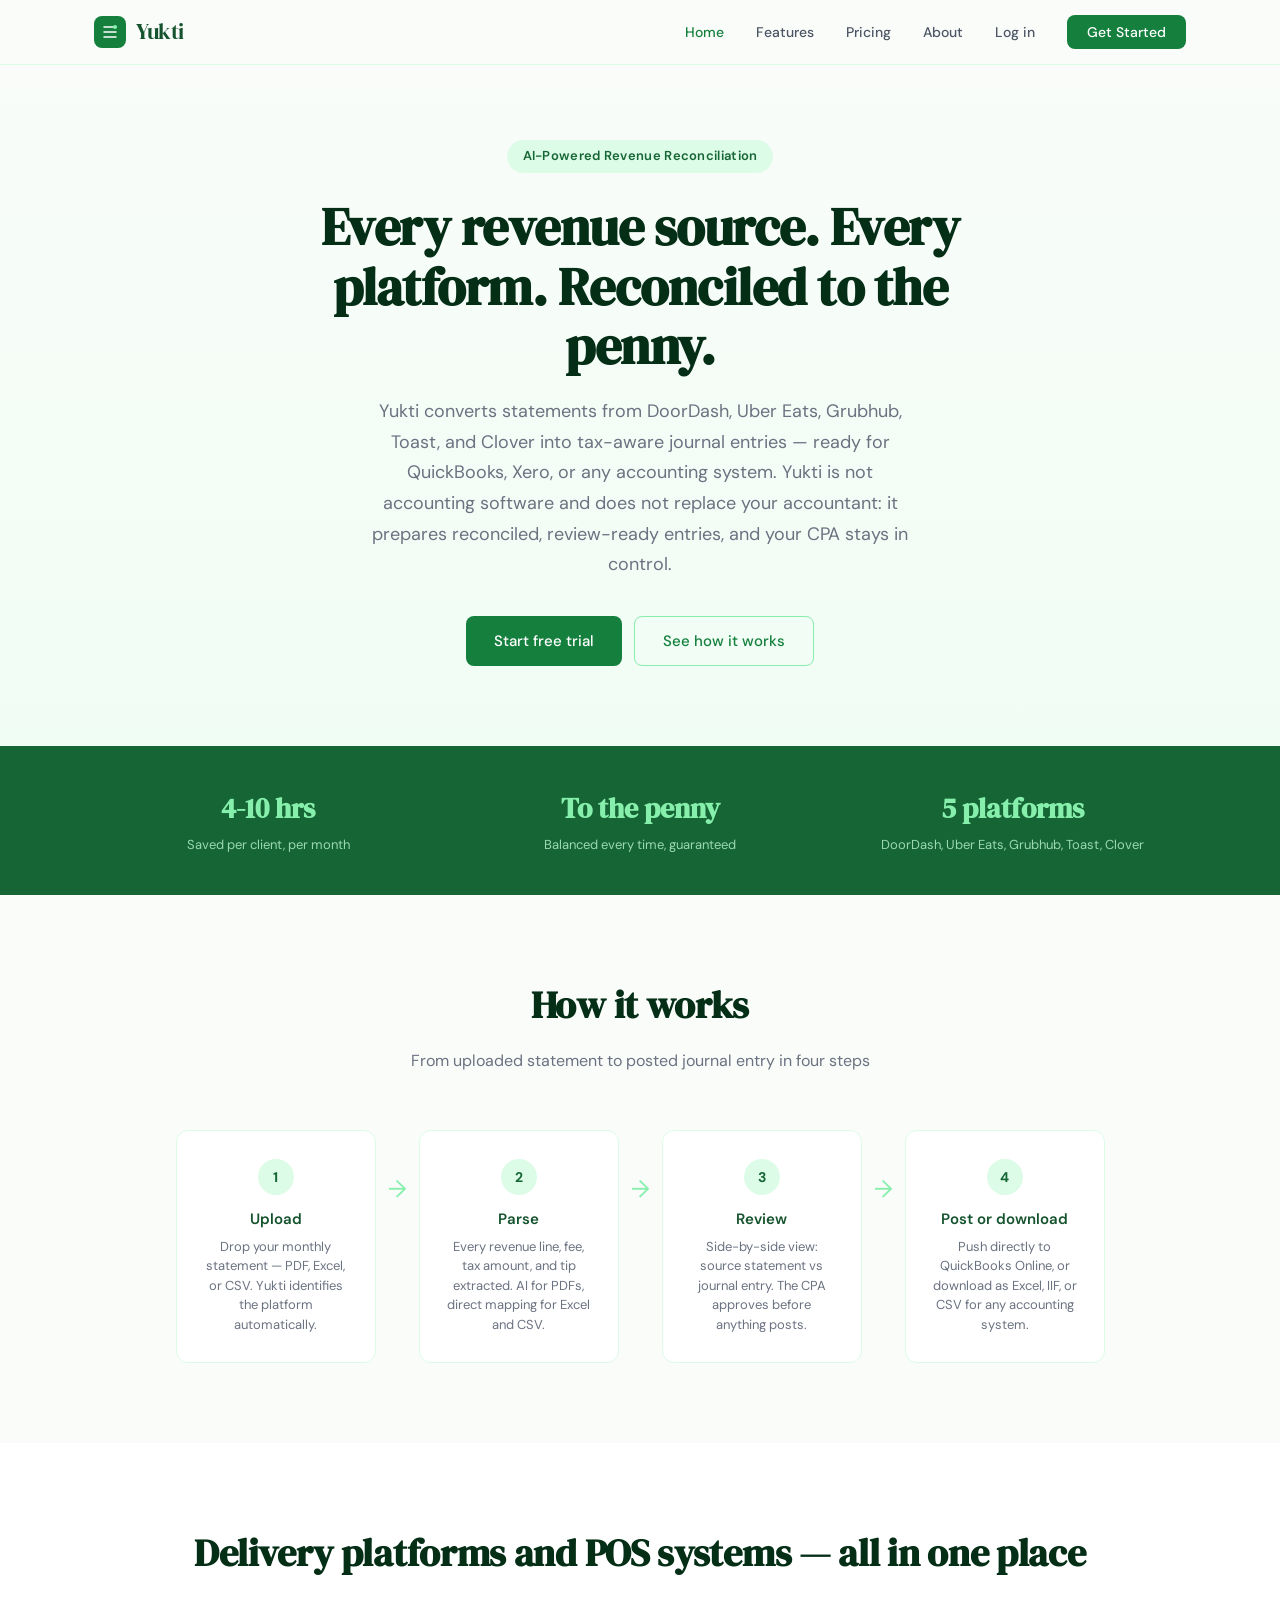
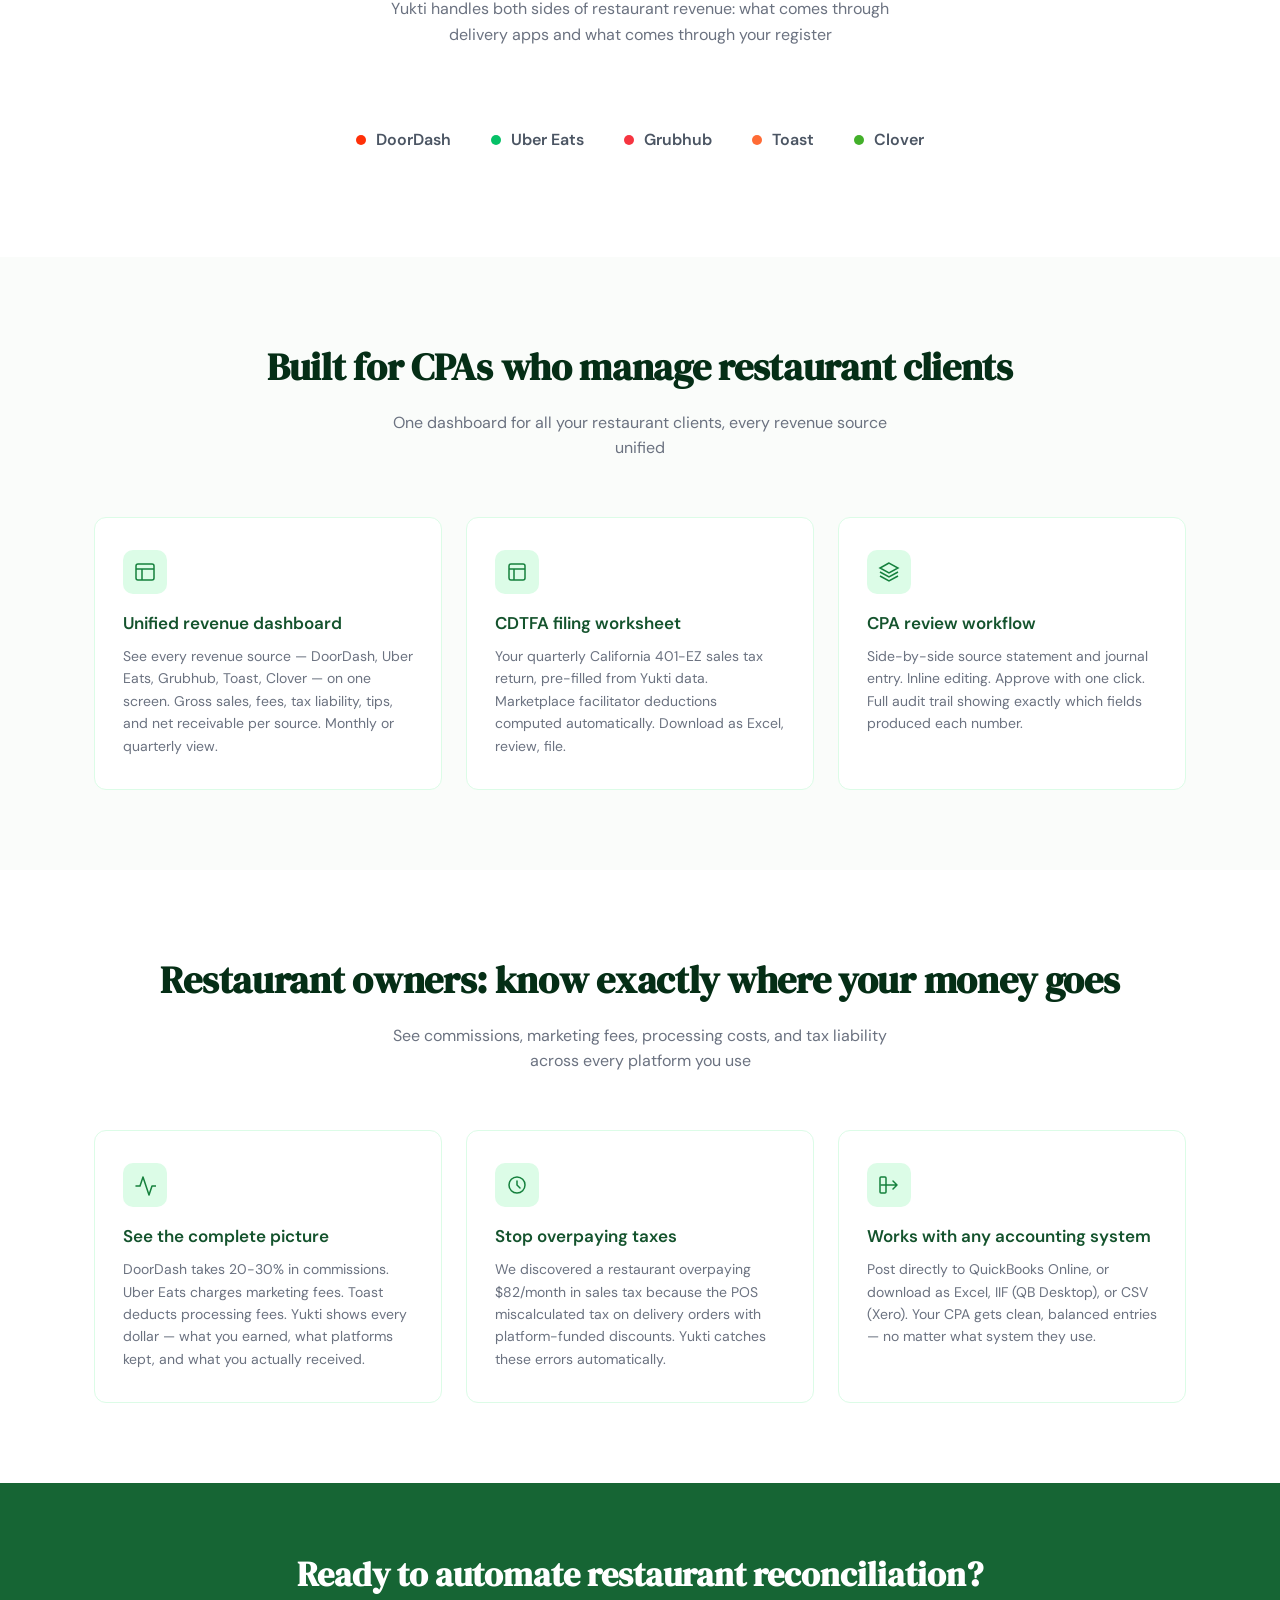
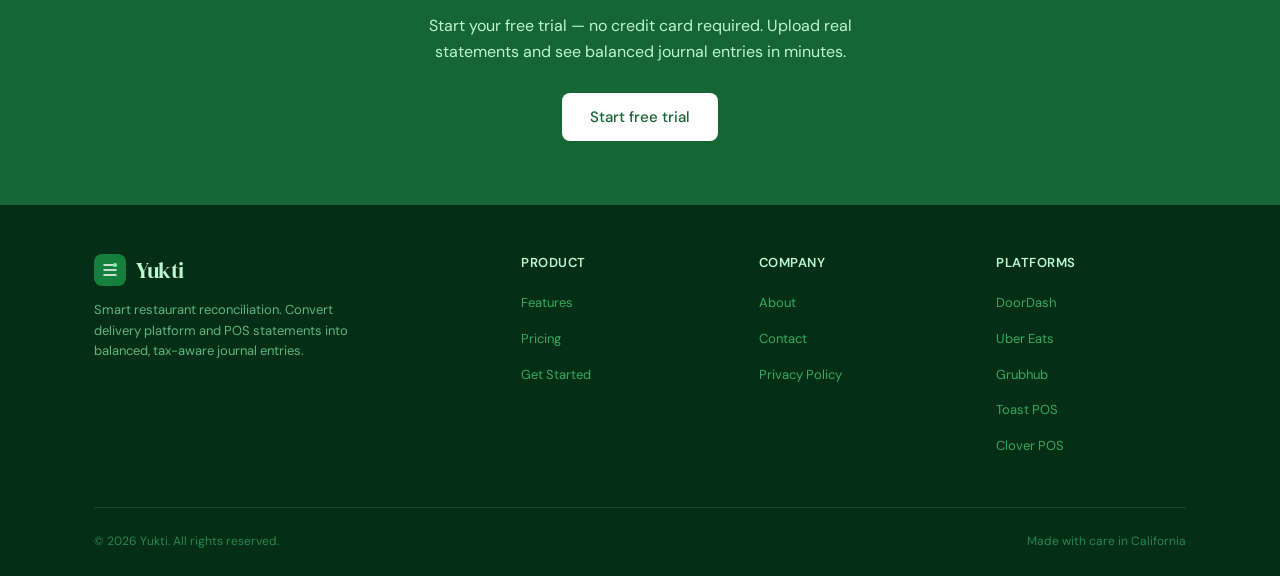
==== index.html @ 5114b562 "Positioning: reconciliation not bookkeeping; SEO/AEO pass Business Owner correction: Yukti reconcile" ====
<!DOCTYPE html>
<html lang="en">
<head>
  <meta charset="UTF-8">
  <meta name="viewport" content="width=device-width, initial-scale=1.0">
  <title>Yukti — Smart Restaurant Revenue Reconciliation for CPAs &amp; Restaurant Owners</title>
  <meta name="description" content="Yukti converts DoorDash, Uber Eats, Grubhub, Toast, and Clover statements into balanced, tax-aware journal entries. Built for CPAs managing restaurant clients and restaurant owners who want every revenue stream reconciled to the penny.">
  <meta name="keywords" content="restaurant revenue reconciliation, delivery platform reconciliation, DoorDash statement reconciliation, Uber Eats reconciliation, Grubhub reconciliation, Toast POS reconciliation, Clover POS reconciliation, restaurant journal entry automation, QuickBooks restaurant import, CDTFA sales tax worksheet, marketplace facilitator tax, CPA restaurant clients">
  <meta name="robots" content="index, follow">
  <link rel="canonical" href="https://www.goyukti.com/">

  <!-- Open Graph -->
  <meta property="og:type" content="website">
  <meta property="og:title" content="Yukti — Smart Restaurant Revenue Reconciliation">
  <meta property="og:description" content="Convert DoorDash, Uber Eats, Grubhub, Toast, and Clover statements into balanced journal entries. For CPAs and restaurant owners.">
  <meta property="og:url" content="https://www.goyukti.com/">
  <meta property="og:site_name" content="Yukti">
  <meta property="og:locale" content="en_US">

  <!-- Twitter Card -->
  <meta name="twitter:card" content="summary_large_image">
  <meta name="twitter:title" content="Yukti — Smart Restaurant Revenue Reconciliation">
  <meta name="twitter:description" content="Convert delivery platform and POS statements into balanced, tax-aware journal entries. Built for CPAs and restaurant owners.">

  <!-- Schema.org Organization -->
  <script type="application/ld+json">
  {
    "@context": "https://schema.org",
    "@type": "SoftwareApplication",
    "name": "Yukti",
    "applicationCategory": "FinanceApplication",
    "operatingSystem": "Web",
    "description": "AI-powered restaurant revenue reconciliation platform that converts delivery platform and POS statements from DoorDash, Uber Eats, Grubhub, Toast, and Clover into balanced, tax-aware journal entries compatible with QuickBooks, Xero, and other accounting systems.",
    "url": "https://www.goyukti.com",
    "offers": [
      {
        "@type": "Offer",
        "name": "Restaurant Owner Plan",
        "price": "99.00",
        "priceCurrency": "USD",
        "billingIncrement": "month",
        "description": "Up to 10 statements per month per restaurant. All platforms supported."
      },
      {
        "@type": "Offer",
        "name": "CPA Firm Plan",
        "price": "299.00",
        "priceCurrency": "USD",
        "billingIncrement": "month",
        "description": "Up to 5 restaurant clients included, plus $39 per additional restaurant."
      }
    ],
    "featureList": [
      "DoorDash statement parsing",
      "Uber Eats statement parsing",
      "Grubhub statement parsing",
      "Toast POS reconciliation",
      "Clover POS reconciliation",
      "QuickBooks Online direct posting",
      "Excel, IIF, and CSV journal entry downloads",
      "CDTFA 401-EZ sales tax filing worksheet",
      "Marketplace facilitator tax handling",
      "CPA multi-client dashboard"
    ],
    "provider": {
      "@type": "Organization",
      "name": "Yukti",
      "url": "https://www.goyukti.com",
      "address": {
        "@type": "PostalAddress",
        "addressLocality": "Anaheim",
        "addressRegion": "CA",
        "addressCountry": "US"
      }
    }
  }
  </script>

  <link rel="preconnect" href="https://fonts.googleapis.com">
  <link rel="preconnect" href="https://fonts.gstatic.com" crossorigin>
  <link href="https://fonts.googleapis.com/css2?family=DM+Sans:wght@400;500;600;700&family=DM+Serif+Display&display=swap" rel="stylesheet">
  <link rel="stylesheet" href="css/styles.css">
  <link rel="icon" href="data:image/svg+xml,<svg xmlns='http://www.w3.org/2000/svg' viewBox='0 0 32 32'><rect width='32' height='32' rx='6' fill='%2315803D'/><text x='16' y='22' text-anchor='middle' font-size='18' font-weight='bold' fill='white'>Y</text></svg>">
</head>
<body>

  <!-- Navigation -->
  <nav class="nav" role="navigation" aria-label="Main navigation">
    <div class="nav-inner">
      <a href="index.html" class="nav-logo" aria-label="Yukti home">
        <div class="nav-logo-icon">
          <svg width="18" height="18" viewBox="0 0 18 18" fill="none" aria-hidden="true"><path d="M3 4h12M3 9h12M3 14h12" stroke="#fff" stroke-width="1.5" stroke-linecap="round"/><circle cx="14" cy="4" r="2" fill="#86EFAC"/></svg>
        </div>
        <span class="nav-logo-text">Yukti</span>
      </a>
      <ul class="nav-links">
        <li><a href="index.html" class="active">Home</a></li>
        <li><a href="features.html">Features</a></li>
        <li><a href="pricing.html">Pricing</a></li>
        <li><a href="about.html">About</a></li>
        <li><a href="https://app.goyukti.com/login">Log in</a></li><li><a href="https://app.goyukti.com/register" class="nav-cta">Get Started</a></li>
      </ul>
      <button class="nav-mobile-toggle" onclick="document.querySelector('.nav-links').classList.toggle('show')" aria-label="Toggle menu">
        <svg width="24" height="24" viewBox="0 0 24 24" fill="none" stroke="currentColor" stroke-width="2" aria-hidden="true"><line x1="3" y1="6" x2="21" y2="6"/><line x1="3" y1="12" x2="21" y2="12"/><line x1="3" y1="18" x2="21" y2="18"/></svg>
      </button>
    </div>
  </nav>

  <!-- Hero -->
  <header class="hero">
    <div class="container">
      <div class="hero-badge">AI-Powered Revenue Reconciliation</div>
      <h1>Every revenue source. Every platform. Reconciled to the penny.</h1>
      <p>Yukti converts statements from DoorDash, Uber Eats, Grubhub, Toast, and Clover into tax-aware journal entries — ready for QuickBooks, Xero, or any accounting system. Yukti is not accounting software and does not replace your accountant: it prepares reconciled, review-ready entries, and your CPA stays in control.</p>
      <div class="hero-buttons">
        <a href="https://app.goyukti.com/register" class="btn-primary">Start free trial</a>
        <a href="features.html" class="btn-secondary">See how it works</a>
      </div>
    </div>
  </header>

  <!-- Stats Bar -->
  <section class="stats-bar" aria-label="Key benefits">
    <div class="container">
      <div class="stats-grid">
        <div class="stat-item">
          <h3>4-10 hrs</h3>
          <p>Saved per client, per month</p>
        </div>
        <div class="stat-item">
          <h3>To the penny</h3>
          <p>Balanced every time, guaranteed</p>
        </div>
        <div class="stat-item">
          <h3>5 platforms</h3>
          <p>DoorDash, Uber Eats, Grubhub, Toast, Clover</p>
        </div>
      </div>
    </div>
  </section>

  <!-- How It Works -->
  <section class="section" aria-labelledby="how-it-works">
    <div class="container">
      <div class="section-header">
        <h2 id="how-it-works">How it works</h2>
        <p>From uploaded statement to posted journal entry in four steps</p>
      </div>
      <div class="flow-steps">
        <div class="flow-step">
          <div class="flow-step-number">1</div>
          <h4>Upload</h4>
          <p>Drop your monthly statement — PDF, Excel, or CSV. Yukti identifies the platform automatically.</p>
        </div>
        <div class="flow-arrow" aria-hidden="true">→</div>
        <div class="flow-step">
          <div class="flow-step-number">2</div>
          <h4>Parse</h4>
          <p>Every revenue line, fee, tax amount, and tip extracted. AI for PDFs, direct mapping for Excel and CSV.</p>
        </div>
        <div class="flow-arrow" aria-hidden="true">→</div>
        <div class="flow-step">
          <div class="flow-step-number">3</div>
          <h4>Review</h4>
          <p>Side-by-side view: source statement vs journal entry. The CPA approves before anything posts.</p>
        </div>
        <div class="flow-arrow" aria-hidden="true">→</div>
        <div class="flow-step">
          <div class="flow-step-number">4</div>
          <h4>Post or download</h4>
          <p>Push directly to QuickBooks Online, or download as Excel, IIF, or CSV for any accounting system.</p>
        </div>
      </div>
    </div>
  </section>

  <!-- Platforms -->
  <section class="section section-alt" aria-labelledby="platforms">
    <div class="container">
      <div class="section-header">
        <h2 id="platforms">Delivery platforms and POS systems — all in one place</h2>
        <p>Yukti handles both sides of restaurant revenue: what comes through delivery apps and what comes through your register</p>
      </div>
      <div class="platforms">
        <div class="platform-item">
          <div class="platform-dot" style="background: #FF3008;"></div>
          DoorDash
        </div>
        <div class="platform-item">
          <div class="platform-dot" style="background: #06C167;"></div>
          Uber Eats
        </div>
        <div class="platform-item">
          <div class="platform-dot" style="background: #F63440;"></div>
          Grubhub
        </div>
        <div class="platform-item">
          <div class="platform-dot" style="background: #FF6B35;"></div>
          Toast
        </div>
        <div class="platform-item">
          <div class="platform-dot" style="background: #43B02A;"></div>
          Clover
        </div>
      </div>
    </div>
  </section>

  <!-- For CPAs -->
  <section class="section" aria-labelledby="for-cpas">
    <div class="container">
      <div class="section-header">
        <h2 id="for-cpas">Built for CPAs who manage restaurant clients</h2>
        <p>One dashboard for all your restaurant clients, every revenue source unified</p>
      </div>
      <div class="feature-grid">
        <div class="feature-card">
          <div class="feature-icon">
            <svg width="22" height="22" viewBox="0 0 22 22" fill="none" aria-hidden="true"><rect x="2" y="3" width="18" height="16" rx="2" stroke="#15803D" stroke-width="1.5"/><path d="M2 8h18" stroke="#15803D" stroke-width="1.5"/><path d="M8 8v11" stroke="#15803D" stroke-width="1.5"/></svg>
          </div>
          <h3>Unified revenue dashboard</h3>
          <p>See every revenue source — DoorDash, Uber Eats, Grubhub, Toast, Clover — on one screen. Gross sales, fees, tax liability, tips, and net receivable per source. Monthly or quarterly view.</p>
        </div>
        <div class="feature-card">
          <div class="feature-icon">
            <svg width="22" height="22" viewBox="0 0 22 22" fill="none" aria-hidden="true"><rect x="3" y="3" width="16" height="16" rx="2" stroke="#15803D" stroke-width="1.5"/><path d="M3 8h16M8 8v11" stroke="#15803D" stroke-width="1.5"/></svg>
          </div>
          <h3>CDTFA filing worksheet</h3>
          <p>Your quarterly California 401-EZ sales tax return, pre-filled from Yukti data. Marketplace facilitator deductions computed automatically. Download as Excel, review, file.</p>
        </div>
        <div class="feature-card">
          <div class="feature-icon">
            <svg width="22" height="22" viewBox="0 0 22 22" fill="none" aria-hidden="true"><path d="M11 2L2 7l9 5 9-5-9-5z" stroke="#15803D" stroke-width="1.5"/><path d="M2 15l9 5 9-5" stroke="#15803D" stroke-width="1.5"/><path d="M2 11l9 5 9-5" stroke="#15803D" stroke-width="1.5"/></svg>
          </div>
          <h3>CPA review workflow</h3>
          <p>Side-by-side source statement and journal entry. Inline editing. Approve with one click. Full audit trail showing exactly which fields produced each number.</p>
        </div>
      </div>
    </div>
  </section>

  <!-- For Restaurant Owners -->
  <section class="section section-alt" aria-labelledby="for-owners">
    <div class="container">
      <div class="section-header">
        <h2 id="for-owners">Restaurant owners: know exactly where your money goes</h2>
        <p>See commissions, marketing fees, processing costs, and tax liability across every platform you use</p>
      </div>
      <div class="feature-grid">
        <div class="feature-card">
          <div class="feature-icon">
            <svg width="22" height="22" viewBox="0 0 22 22" fill="none" aria-hidden="true"><path d="M22 12h-4l-3 9L9 3l-3 9H2" stroke="#15803D" stroke-width="1.5" stroke-linecap="round" stroke-linejoin="round"/></svg>
          </div>
          <h3>See the complete picture</h3>
          <p>DoorDash takes 20-30% in commissions. Uber Eats charges marketing fees. Toast deducts processing fees. Yukti shows every dollar — what you earned, what platforms kept, and what you actually received.</p>
        </div>
        <div class="feature-card">
          <div class="feature-icon">
            <svg width="22" height="22" viewBox="0 0 22 22" fill="none" aria-hidden="true"><circle cx="11" cy="11" r="8" stroke="#15803D" stroke-width="1.5"/><path d="M11 7v4l3 3" stroke="#15803D" stroke-width="1.5" stroke-linecap="round"/></svg>
          </div>
          <h3>Stop overpaying taxes</h3>
          <p>We discovered a restaurant overpaying $82/month in sales tax because the POS miscalculated tax on delivery orders with platform-funded discounts. Yukti catches these errors automatically.</p>
        </div>
        <div class="feature-card">
          <div class="feature-icon">
            <svg width="22" height="22" viewBox="0 0 22 22" fill="none" aria-hidden="true"><path d="M19 11H3M19 11l-4-4M19 11l-4 4" stroke="#15803D" stroke-width="1.5" stroke-linecap="round"/><rect x="2" y="3" width="6" height="16" rx="1" stroke="#15803D" stroke-width="1.5"/></svg>
          </div>
          <h3>Works with any accounting system</h3>
          <p>Post directly to QuickBooks Online, or download as Excel, IIF (QB Desktop), or CSV (Xero). Your CPA gets clean, balanced entries — no matter what system they use.</p>
        </div>
      </div>
    </div>
  </section>

  <!-- CTA Banner -->
  <section class="cta-banner">
    <div class="container">
      <h2>Ready to automate restaurant reconciliation?</h2>
      <p>Start your free trial — no credit card required. Upload real statements and see balanced journal entries in minutes.</p>
      <a href="https://app.goyukti.com/register" class="btn-primary">Start free trial</a>
    </div>
  </section>

  <!-- Footer -->
  <footer class="footer" role="contentinfo">
    <div class="container">
      <div class="footer-grid">
        <div class="footer-brand">
          <a href="index.html" class="nav-logo">
            <div class="nav-logo-icon">
              <svg width="18" height="18" viewBox="0 0 18 18" fill="none" aria-hidden="true"><path d="M3 4h12M3 9h12M3 14h12" stroke="#fff" stroke-width="1.5" stroke-linecap="round"/><circle cx="14" cy="4" r="2" fill="#86EFAC"/></svg>
            </div>
            <span class="nav-logo-text" style="color: var(--green-200);">Yukti</span>
          </a>
          <p>Smart restaurant reconciliation. Convert delivery platform and POS statements into balanced, tax-aware journal entries.</p>
        </div>
        <div>
          <h4>Product</h4>
          <ul class="footer-links">
            <li><a href="features.html">Features</a></li>
            <li><a href="pricing.html">Pricing</a></li>
            <li><a href="https://app.goyukti.com/register">Get Started</a></li>
          </ul>
        </div>
        <div>
          <h4>Company</h4>
          <ul class="footer-links">
            <li><a href="about.html">About</a></li>
            <li><a href="contact.html">Contact</a></li>
            <li><a href="privacy.html">Privacy Policy</a></li>
          </ul>
        </div>
        <div>
          <h4>Platforms</h4>
          <ul class="footer-links">
            <li><a href="features.html">DoorDash</a></li>
            <li><a href="features.html">Uber Eats</a></li>
            <li><a href="features.html">Grubhub</a></li>
            <li><a href="features.html">Toast POS</a></li>
            <li><a href="features.html">Clover POS</a></li>
          </ul>
        </div>
      </div>
      <div class="footer-bottom">
        <p>&copy; 2026 Yukti. All rights reserved.</p>
        <p>Made with care in California</p>
      </div>
    </div>
  </footer>

</body>
</html>
---- css/styles.css ----
:root {
  --green-50: #F0FDF4;
  --green-100: #DCFCE7;
  --green-200: #BBF7D0;
  --green-300: #86EFAC;
  --green-400: #4ADE80;
  --green-500: #22C55E;
  --green-600: #16A34A;
  --green-700: #15803D;
  --green-800: #166534;
  --green-900: #14532D;
  --green-950: #052E16;

  --gray-50: #F9FAFB;
  --gray-100: #F3F4F6;
  --gray-200: #E5E7EB;
  --gray-300: #D1D5DB;
  --gray-400: #9CA3AF;
  --gray-500: #6B7280;
  --gray-600: #4B5563;
  --gray-700: #374151;
  --gray-800: #1F2937;
  --gray-900: #111827;

  --font-display: 'DM Serif Display', Georgia, serif;
  --font-body: 'DM Sans', system-ui, sans-serif;
  --font-mono: 'JetBrains Mono', monospace;

  --max-width: 1140px;
  --radius: 12px;
  --radius-sm: 8px;
  --transition: 0.2s ease;
}

* { margin: 0; padding: 0; box-sizing: border-box; }

html { scroll-behavior: smooth; }

body {
  font-family: var(--font-body);
  color: var(--gray-800);
  line-height: 1.6;
  background: #FAFCFA;
  -webkit-font-smoothing: antialiased;
}

a { text-decoration: none; color: inherit; }
img { max-width: 100%; display: block; }

.container {
  max-width: var(--max-width);
  margin: 0 auto;
  padding: 0 24px;
}

/* ===== NAVIGATION ===== */
.nav {
  position: fixed;
  top: 0;
  left: 0;
  right: 0;
  z-index: 100;
  background: rgba(250, 252, 250, 0.92);
  backdrop-filter: blur(12px);
  border-bottom: 1px solid var(--green-100);
}

.nav-inner {
  max-width: var(--max-width);
  margin: 0 auto;
  padding: 0 24px;
  display: flex;
  align-items: center;
  justify-content: space-between;
  height: 64px;
}

.nav-logo {
  display: flex;
  align-items: center;
  gap: 10px;
}

.nav-logo-icon {
  width: 32px;
  height: 32px;
  background: var(--green-700);
  border-radius: 8px;
  display: flex;
  align-items: center;
  justify-content: center;
}

.nav-logo-text {
  font-family: var(--font-display);
  font-size: 22px;
  color: var(--green-900);
  letter-spacing: -0.5px;
}

.nav-links {
  display: flex;
  align-items: center;
  gap: 32px;
  list-style: none;
}

.nav-links a {
  font-size: 14px;
  font-weight: 500;
  color: var(--gray-600);
  transition: color var(--transition);
}

.nav-links a:hover,
.nav-links a.active {
  color: var(--green-700);
}

.nav-cta {
  background: var(--green-700);
  color: #fff !important;
  padding: 8px 20px;
  border-radius: var(--radius-sm);
  font-size: 14px;
  font-weight: 500;
  transition: background var(--transition), transform var(--transition);
}

.nav-cta:hover {
  background: var(--green-800);
  transform: translateY(-1px);
}

.nav-mobile-toggle {
  display: none;
  background: none;
  border: none;
  cursor: pointer;
  padding: 4px;
}

/* ===== BUTTONS ===== */
.btn-primary {
  display: inline-flex;
  align-items: center;
  gap: 8px;
  background: var(--green-700);
  color: #fff;
  padding: 12px 28px;
  border-radius: var(--radius-sm);
  font-size: 15px;
  font-weight: 500;
  font-family: var(--font-body);
  border: none;
  cursor: pointer;
  transition: background var(--transition), transform var(--transition);
}

.btn-primary:hover {
  background: var(--green-800);
  transform: translateY(-1px);
}

.btn-secondary {
  display: inline-flex;
  align-items: center;
  gap: 8px;
  background: transparent;
  color: var(--green-700);
  padding: 12px 28px;
  border-radius: var(--radius-sm);
  font-size: 15px;
  font-weight: 500;
  font-family: var(--font-body);
  border: 1.5px solid var(--green-300);
  cursor: pointer;
  transition: all var(--transition);
}

.btn-secondary:hover {
  background: var(--green-50);
  border-color: var(--green-400);
}

/* ===== HERO ===== */
.hero {
  padding: 140px 0 80px;
  text-align: center;
  background: linear-gradient(180deg, #FAFCFA 0%, var(--green-50) 100%);
}

.hero-badge {
  display: inline-block;
  background: var(--green-100);
  color: var(--green-800);
  font-size: 13px;
  font-weight: 600;
  padding: 6px 16px;
  border-radius: 100px;
  margin-bottom: 24px;
  letter-spacing: 0.3px;
}

.hero h1 {
  font-family: var(--font-display);
  font-size: clamp(36px, 5vw, 52px);
  line-height: 1.15;
  color: var(--green-950);
  max-width: 720px;
  margin: 0 auto 20px;
  letter-spacing: -0.5px;
}

.hero p {
  font-size: 18px;
  color: var(--gray-500);
  max-width: 560px;
  margin: 0 auto 36px;
  line-height: 1.7;
}

.hero-buttons {
  display: flex;
  gap: 12px;
  justify-content: center;
  flex-wrap: wrap;
}

/* ===== STATS BAR ===== */
.stats-bar {
  background: var(--green-800);
  padding: 40px 0;
}

.stats-grid {
  display: grid;
  grid-template-columns: repeat(3, 1fr);
  gap: 24px;
  text-align: center;
}

.stat-item h3 {
  font-family: var(--font-display);
  font-size: 28px;
  color: var(--green-300);
  margin-bottom: 4px;
}

.stat-item p {
  font-size: 13px;
  color: var(--green-200);
  opacity: 0.8;
}

/* ===== SECTIONS ===== */
.section {
  padding: 80px 0;
}

.section-alt {
  background: #fff;
}

.section-header {
  text-align: center;
  margin-bottom: 56px;
}

.section-header h2 {
  font-family: var(--font-display);
  font-size: clamp(28px, 3.5vw, 38px);
  color: var(--green-950);
  margin-bottom: 12px;
  letter-spacing: -0.3px;
}

.section-header p {
  font-size: 16px;
  color: var(--gray-500);
  max-width: 520px;
  margin: 0 auto;
}

/* ===== FLOW STEPS ===== */
.flow-steps {
  display: flex;
  align-items: flex-start;
  justify-content: center;
  gap: 12px;
  flex-wrap: wrap;
  margin-top: 48px;
}

.flow-step {
  background: #fff;
  border: 1px solid var(--green-100);
  border-radius: var(--radius);
  padding: 28px 24px;
  text-align: center;
  width: 200px;
  transition: transform var(--transition), box-shadow var(--transition);
}

.flow-step:hover {
  transform: translateY(-4px);
  box-shadow: 0 8px 24px rgba(22, 163, 74, 0.08);
}

.flow-step-number {
  width: 36px;
  height: 36px;
  background: var(--green-100);
  color: var(--green-800);
  border-radius: 50%;
  display: flex;
  align-items: center;
  justify-content: center;
  font-size: 14px;
  font-weight: 700;
  margin: 0 auto 12px;
}

.flow-step h4 {
  font-size: 15px;
  font-weight: 600;
  color: var(--green-900);
  margin-bottom: 6px;
}

.flow-step p {
  font-size: 13px;
  color: var(--gray-500);
  line-height: 1.5;
}

.flow-arrow {
  color: var(--green-300);
  font-size: 24px;
  margin-top: 40px;
}

/* ===== FEATURE CARDS ===== */
.feature-grid {
  display: grid;
  grid-template-columns: repeat(auto-fit, minmax(300px, 1fr));
  gap: 24px;
}

.feature-card {
  background: #fff;
  border: 1px solid var(--green-100);
  border-radius: var(--radius);
  padding: 32px 28px;
  transition: transform var(--transition), box-shadow var(--transition);
}

.feature-card:hover {
  transform: translateY(-4px);
  box-shadow: 0 8px 24px rgba(22, 163, 74, 0.08);
}

.feature-icon {
  width: 44px;
  height: 44px;
  background: var(--green-100);
  border-radius: 10px;
  display: flex;
  align-items: center;
  justify-content: center;
  margin-bottom: 16px;
}

.feature-card h3 {
  font-size: 17px;
  font-weight: 600;
  color: var(--green-900);
  margin-bottom: 8px;
}

.feature-card p {
  font-size: 14px;
  color: var(--gray-500);
  line-height: 1.6;
}

/* ===== PLATFORM LOGOS ===== */
.platforms {
  display: flex;
  align-items: center;
  justify-content: center;
  gap: 40px;
  flex-wrap: wrap;
  padding: 24px 0;
}

.platform-item {
  display: flex;
  align-items: center;
  gap: 10px;
  font-size: 16px;
  font-weight: 600;
  color: var(--gray-600);
}

.platform-dot {
  width: 10px;
  height: 10px;
  border-radius: 50%;
}

/* ===== PRICING ===== */
.pricing-tabs {
  display: flex;
  justify-content: center;
  gap: 4px;
  margin-bottom: 48px;
  background: var(--green-100);
  border-radius: var(--radius-sm);
  padding: 4px;
  width: fit-content;
  margin-left: auto;
  margin-right: auto;
}

.pricing-tab {
  padding: 10px 24px;
  border-radius: 6px;
  font-size: 14px;
  font-weight: 500;
  color: var(--gray-600);
  cursor: pointer;
  border: none;
  background: transparent;
  font-family: var(--font-body);
  transition: all var(--transition);
}

.pricing-tab.active {
  background: #fff;
  color: var(--green-800);
  box-shadow: 0 1px 3px rgba(0,0,0,0.08);
}

.pricing-grid {
  display: grid;
  grid-template-columns: repeat(auto-fit, minmax(280px, 1fr));
  gap: 24px;
  max-width: 900px;
  margin: 0 auto;
}

.pricing-card {
  background: #fff;
  border: 1.5px solid var(--green-100);
  border-radius: var(--radius);
  padding: 36px 32px;
  position: relative;
  transition: transform var(--transition), box-shadow var(--transition);
}

.pricing-card:hover {
  transform: translateY(-4px);
  box-shadow: 0 12px 32px rgba(22, 163, 74, 0.1);
}

.pricing-card.featured {
  border-color: var(--green-500);
  box-shadow: 0 4px 16px rgba(22, 163, 74, 0.1);
}

.pricing-badge {
  position: absolute;
  top: -12px;
  left: 50%;
  transform: translateX(-50%);
  background: var(--green-700);
  color: #fff;
  font-size: 12px;
  font-weight: 600;
  padding: 4px 16px;
  border-radius: 100px;
  white-space: nowrap;
}

.pricing-card h3 {
  font-size: 18px;
  font-weight: 600;
  color: var(--green-900);
  margin-bottom: 4px;
}

.pricing-card .price {
  font-family: var(--font-display);
  font-size: 42px;
  color: var(--green-950);
  margin: 16px 0 4px;
}

.pricing-card .price span {
  font-family: var(--font-body);
  font-size: 15px;
  color: var(--gray-400);
  font-weight: 400;
}

.pricing-card .price-note {
  font-size: 13px;
  color: var(--gray-400);
  margin-bottom: 24px;
}

.pricing-features {
  list-style: none;
  margin: 24px 0;
}

.pricing-features li {
  font-size: 14px;
  color: var(--gray-600);
  padding: 8px 0;
  display: flex;
  align-items: flex-start;
  gap: 10px;
}

.pricing-features li::before {
  content: '';
  width: 18px;
  height: 18px;
  min-width: 18px;
  background: var(--green-100);
  border-radius: 50%;
  display: flex;
  align-items: center;
  justify-content: center;
  margin-top: 2px;
  background-image: url("data:image/svg+xml,%3Csvg xmlns='http://www.w3.org/2000/svg' viewBox='0 0 16 16' fill='%2316A34A'%3E%3Cpath d='M12.207 4.793a1 1 0 010 1.414l-5 5a1 1 0 01-1.414 0l-2.5-2.5a1 1 0 011.414-1.414L6.5 9.086l4.293-4.293a1 1 0 011.414 0z'/%3E%3C/svg%3E");
  background-repeat: no-repeat;
  background-position: center;
  background-size: 12px;
}

.pricing-card .btn-primary,
.pricing-card .btn-secondary {
  width: 100%;
  justify-content: center;
  margin-top: 8px;
}

/* ===== ABOUT ===== */
.about-grid {
  display: grid;
  grid-template-columns: 1fr 1fr;
  gap: 64px;
  align-items: center;
}

.about-content h2 {
  font-family: var(--font-display);
  font-size: 32px;
  color: var(--green-950);
  margin-bottom: 16px;
}

.about-content p {
  font-size: 15px;
  color: var(--gray-600);
  line-height: 1.7;
  margin-bottom: 16px;
}

.about-visual {
  background: var(--green-50);
  border: 1px solid var(--green-100);
  border-radius: var(--radius);
  padding: 48px 32px;
}

.about-value {
  display: flex;
  align-items: flex-start;
  gap: 16px;
  margin-bottom: 24px;
}

.about-value:last-child { margin-bottom: 0; }

.about-value-icon {
  width: 40px;
  height: 40px;
  min-width: 40px;
  background: var(--green-200);
  border-radius: 10px;
  display: flex;
  align-items: center;
  justify-content: center;
}

.about-value h4 {
  font-size: 15px;
  font-weight: 600;
  color: var(--green-900);
  margin-bottom: 4px;
}

.about-value p {
  font-size: 13px;
  color: var(--gray-500);
  line-height: 1.5;
}

/* ===== CONTACT ===== */
.contact-grid {
  display: grid;
  grid-template-columns: 1fr 1fr;
  gap: 64px;
}

.contact-form {
  background: #fff;
  border: 1px solid var(--green-100);
  border-radius: var(--radius);
  padding: 40px 36px;
}

.form-group {
  margin-bottom: 20px;
}

.form-group label {
  display: block;
  font-size: 13px;
  font-weight: 600;
  color: var(--gray-700);
  margin-bottom: 6px;
}

.form-group input,
.form-group select,
.form-group textarea {
  width: 100%;
  padding: 10px 14px;
  border: 1.5px solid var(--gray-200);
  border-radius: var(--radius-sm);
  font-size: 14px;
  font-family: var(--font-body);
  color: var(--gray-800);
  background: var(--gray-50);
  transition: border-color var(--transition);
}

.form-group input:focus,
.form-group select:focus,
.form-group textarea:focus {
  outline: none;
  border-color: var(--green-400);
  background: #fff;
}

.form-group textarea { resize: vertical; min-height: 120px; }

.contact-info h2 {
  font-family: var(--font-display);
  font-size: 32px;
  color: var(--green-950);
  margin-bottom: 16px;
}

.contact-info p {
  font-size: 15px;
  color: var(--gray-500);
  line-height: 1.7;
  margin-bottom: 32px;
}

.contact-detail {
  display: flex;
  align-items: flex-start;
  gap: 16px;
  margin-bottom: 24px;
}

.contact-detail-icon {
  width: 40px;
  height: 40px;
  min-width: 40px;
  background: var(--green-100);
  border-radius: 10px;
  display: flex;
  align-items: center;
  justify-content: center;
}

.contact-detail h4 {
  font-size: 14px;
  font-weight: 600;
  color: var(--green-900);
  margin-bottom: 2px;
}

.contact-detail p {
  font-size: 13px;
  color: var(--gray-500);
  margin: 0;
}

/* ===== CTA BANNER ===== */
.cta-banner {
  background: var(--green-800);
  padding: 64px 0;
  text-align: center;
}

.cta-banner h2 {
  font-family: var(--font-display);
  font-size: clamp(24px, 3vw, 34px);
  color: #fff;
  margin-bottom: 12px;
}

.cta-banner p {
  font-size: 16px;
  color: var(--green-200);
  margin-bottom: 28px;
  max-width: 480px;
  margin-left: auto;
  margin-right: auto;
}

.cta-banner .btn-primary {
  background: #fff;
  color: var(--green-800);
}

.cta-banner .btn-primary:hover {
  background: var(--green-50);
}

/* ===== FOOTER ===== */
.footer {
  background: var(--green-950);
  padding: 48px 0 24px;
}

.footer-grid {
  display: grid;
  grid-template-columns: 2fr 1fr 1fr 1fr;
  gap: 48px;
  margin-bottom: 40px;
}

.footer-brand p {
  font-size: 13px;
  color: var(--green-300);
  opacity: 0.7;
  margin-top: 12px;
  line-height: 1.6;
  max-width: 280px;
}

.footer h4 {
  font-size: 13px;
  font-weight: 600;
  color: var(--green-200);
  margin-bottom: 16px;
  text-transform: uppercase;
  letter-spacing: 0.5px;
}

.footer-links {
  list-style: none;
}

.footer-links li { margin-bottom: 10px; }

.footer-links a {
  font-size: 13px;
  color: var(--green-400);
  opacity: 0.7;
  transition: opacity var(--transition);
}

.footer-links a:hover { opacity: 1; }

.footer-bottom {
  border-top: 1px solid rgba(255,255,255,0.1);
  padding-top: 24px;
  display: flex;
  justify-content: space-between;
  align-items: center;
}

.footer-bottom p {
  font-size: 12px;
  color: var(--green-400);
  opacity: 0.5;
}

/* ===== PAGE HEADERS ===== */
.page-header {
  padding: 120px 0 48px;
  text-align: center;
  background: linear-gradient(180deg, #FAFCFA 0%, var(--green-50) 100%);
}

.page-header h1 {
  font-family: var(--font-display);
  font-size: clamp(32px, 4vw, 44px);
  color: var(--green-950);
  margin-bottom: 12px;
}

.page-header p {
  font-size: 17px;
  color: var(--gray-500);
  max-width: 520px;
  margin: 0 auto;
}

/* ===== RESPONSIVE ===== */
@media (max-width: 768px) {
  .nav-links { display: none; }
  .nav-mobile-toggle { display: block; }

  .stats-grid { grid-template-columns: 1fr; gap: 16px; }

  .flow-steps { flex-direction: column; align-items: center; }
  .flow-arrow { transform: rotate(90deg); margin: 0; }

  .about-grid,
  .contact-grid {
    grid-template-columns: 1fr;
    gap: 32px;
  }

  .footer-grid {
    grid-template-columns: 1fr 1fr;
    gap: 32px;
  }

  .pricing-grid {
    grid-template-columns: 1fr;
  }

  .footer-bottom {
    flex-direction: column;
    gap: 8px;
    text-align: center;
  }

  .hero { padding: 110px 0 60px; }
  .section { padding: 56px 0; }
}
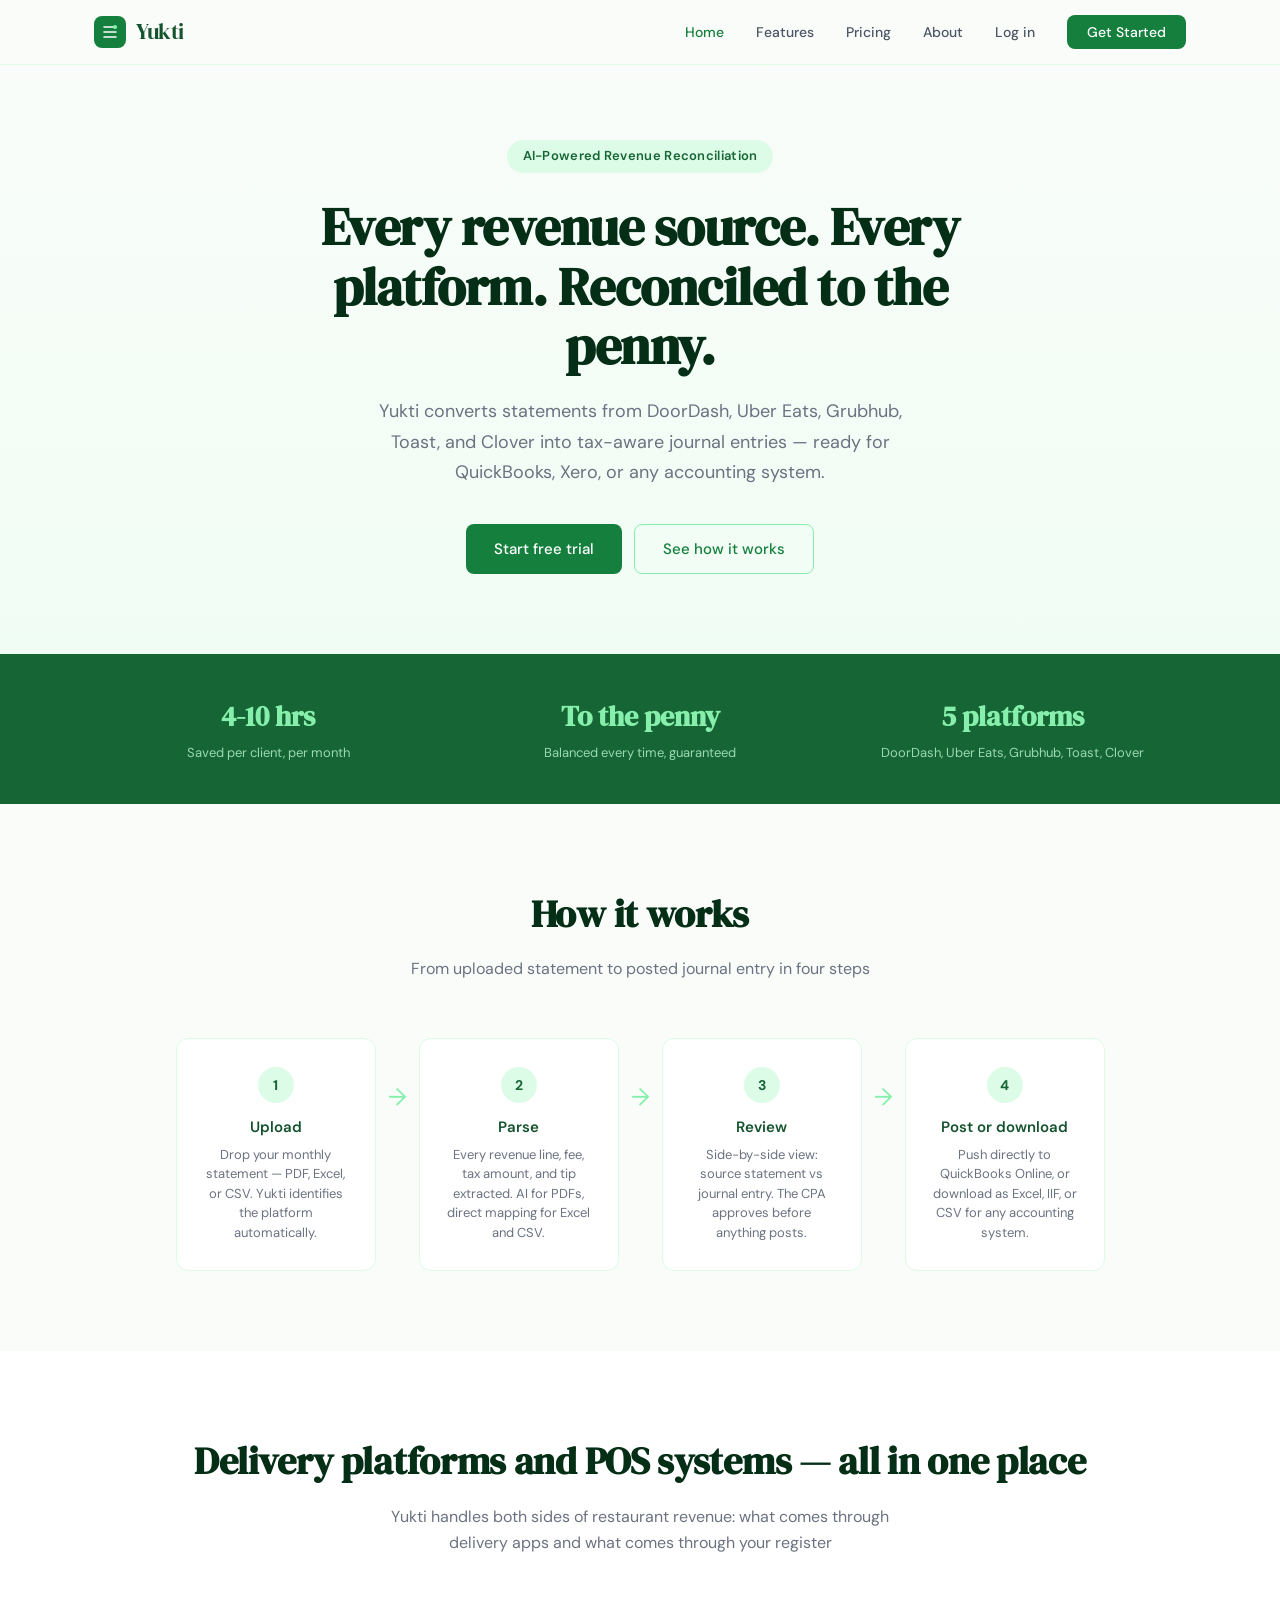
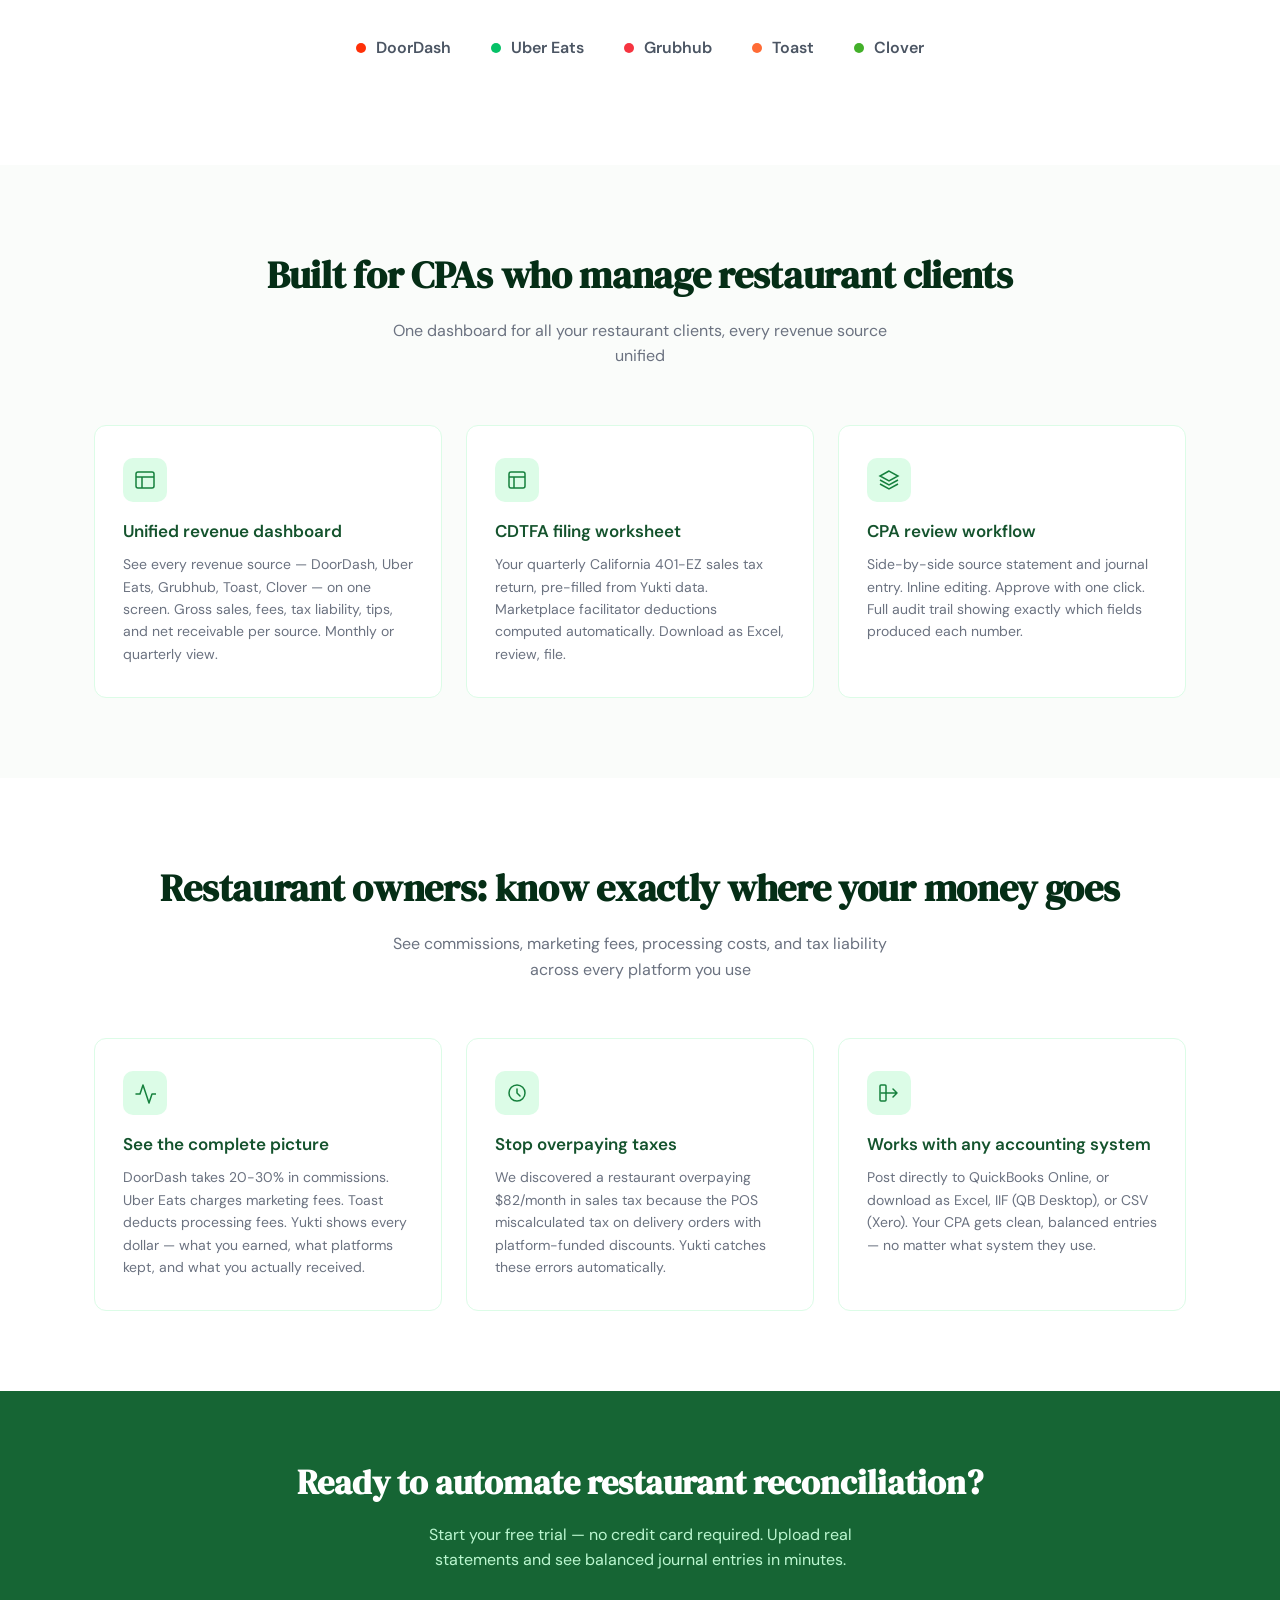
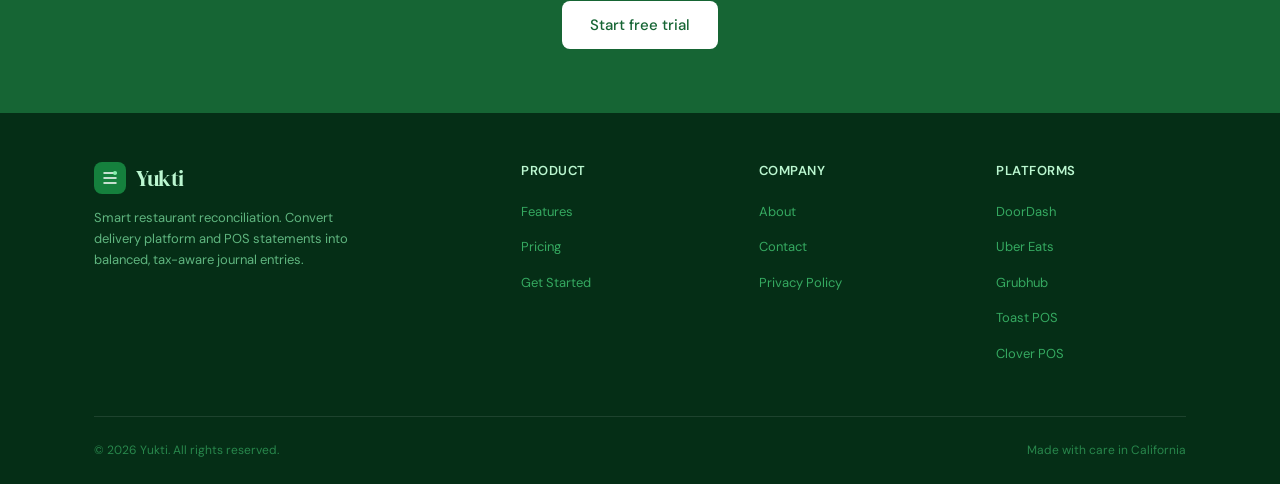
==== commit 7e6fb43e: "Trim hero disclaimer — keep the confident one-liner The not-accounting-software sentence read as def" ====
--- a/index.html
+++ b/index.html
@@ -14,6 +14,9 @@
   <meta property="og:title" content="Yukti — Smart Restaurant Revenue Reconciliation">
   <meta property="og:description" content="Convert DoorDash, Uber Eats, Grubhub, Toast, and Clover statements into balanced journal entries. For CPAs and restaurant owners.">
   <meta property="og:url" content="https://www.goyukti.com/">
+  <meta property="og:image" content="https://www.goyukti.com/og-image.png">
+  <meta property="og:image:width" content="1200">
+  <meta property="og:image:height" content="630">
   <meta property="og:site_name" content="Yukti">
   <meta property="og:locale" content="en_US">
 
@@ -21,6 +24,7 @@
   <meta name="twitter:card" content="summary_large_image">
   <meta name="twitter:title" content="Yukti — Smart Restaurant Revenue Reconciliation">
   <meta name="twitter:description" content="Convert delivery platform and POS statements into balanced, tax-aware journal entries. Built for CPAs and restaurant owners.">
+  <meta name="twitter:image" content="https://www.goyukti.com/og-image.png">
 
   <!-- Schema.org Organization -->
   <script type="application/ld+json">
@@ -111,7 +115,7 @@
     <div class="container">
       <div class="hero-badge">AI-Powered Revenue Reconciliation</div>
       <h1>Every revenue source. Every platform. Reconciled to the penny.</h1>
-      <p>Yukti converts statements from DoorDash, Uber Eats, Grubhub, Toast, and Clover into tax-aware journal entries — ready for QuickBooks, Xero, or any accounting system. Yukti is not accounting software and does not replace your accountant: it prepares reconciled, review-ready entries, and your CPA stays in control.</p>
+      <p>Yukti converts statements from DoorDash, Uber Eats, Grubhub, Toast, and Clover into tax-aware journal entries — ready for QuickBooks, Xero, or any accounting system.</p>
       <div class="hero-buttons">
         <a href="https://app.goyukti.com/register" class="btn-primary">Start free trial</a>
         <a href="features.html" class="btn-secondary">See how it works</a>
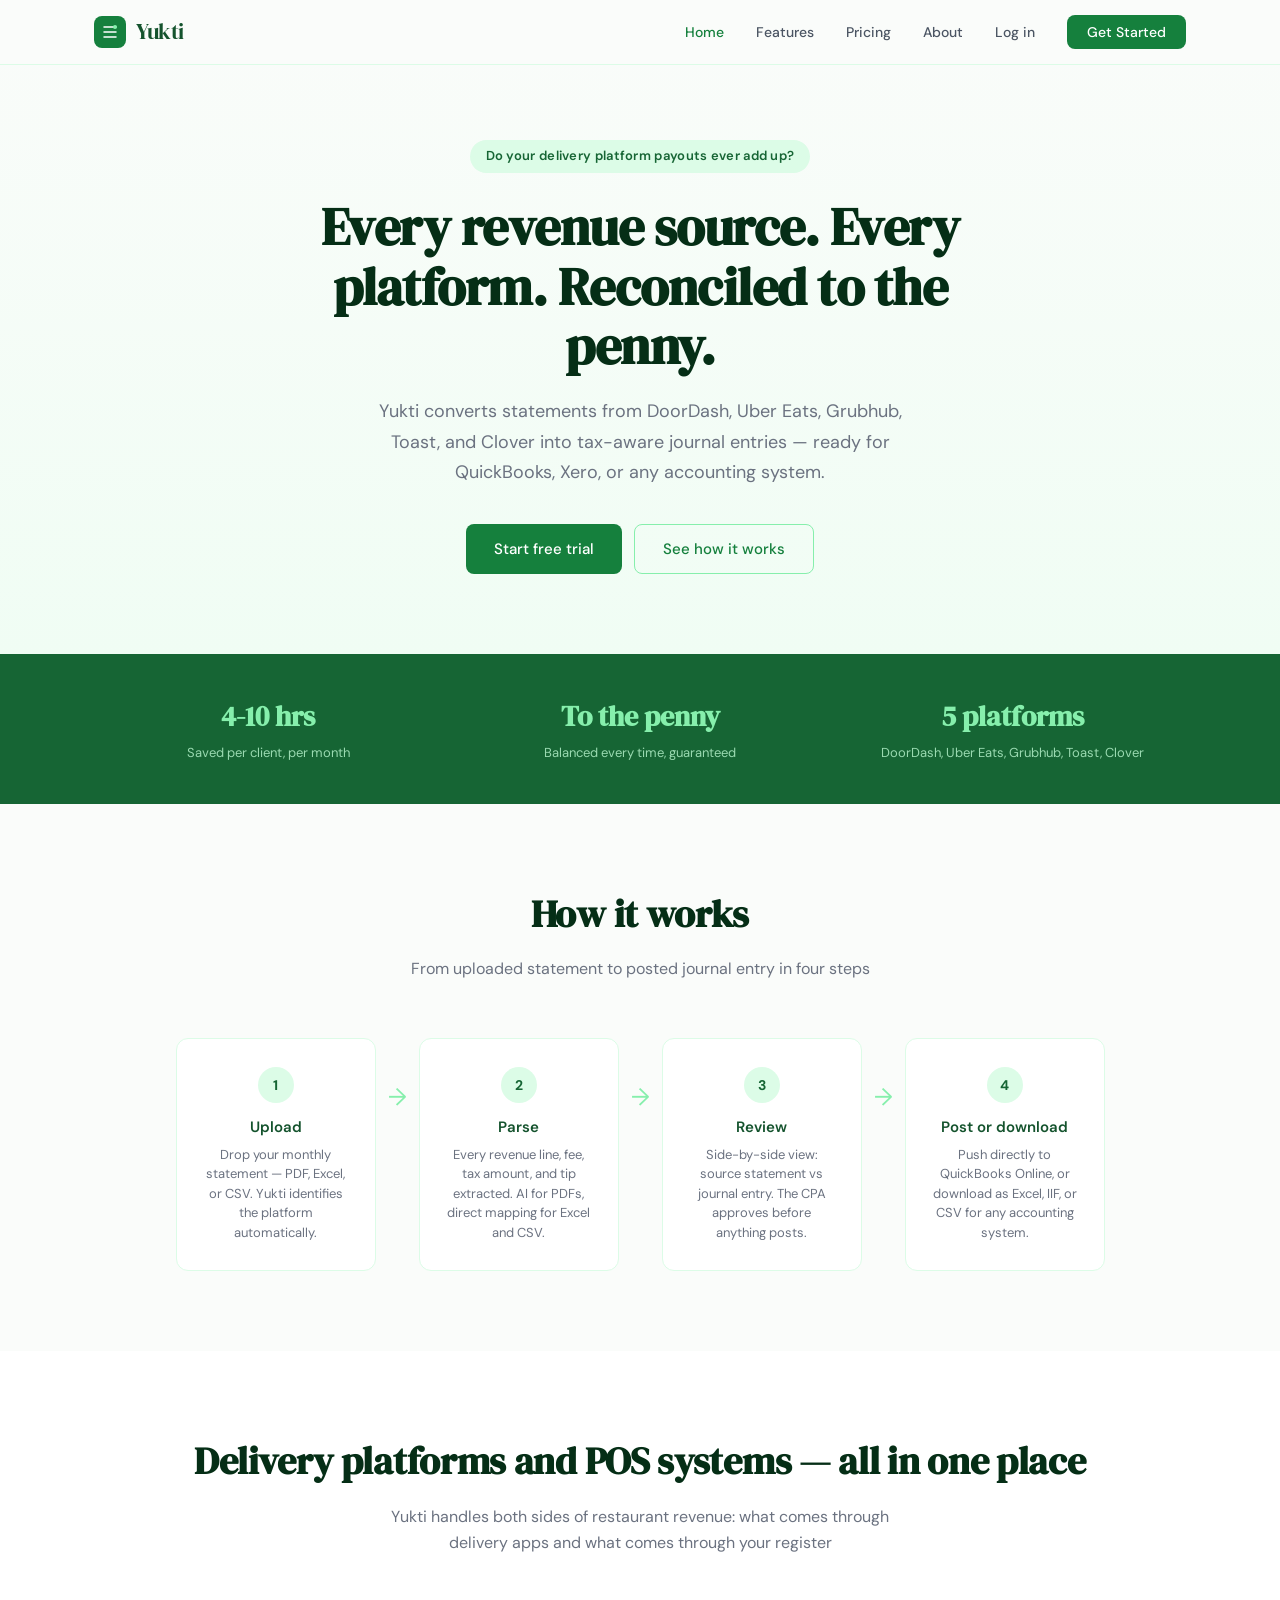
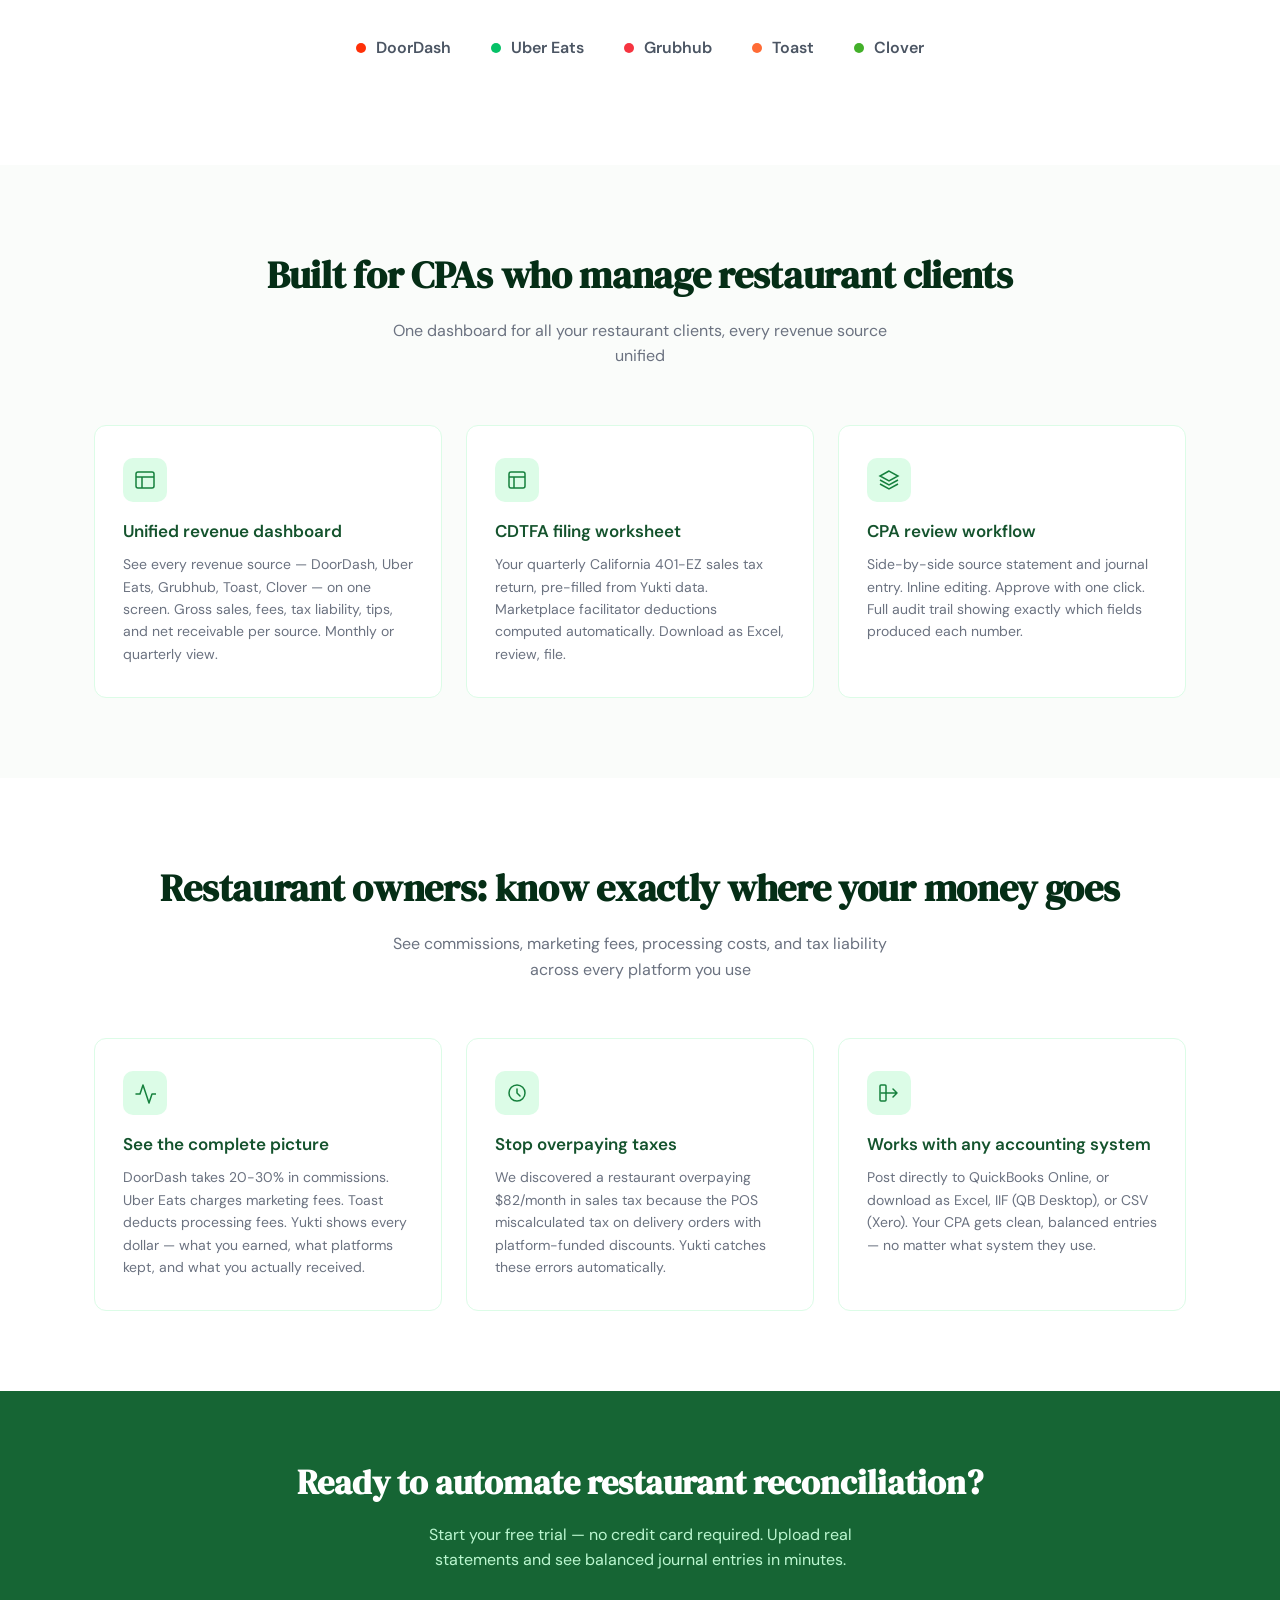
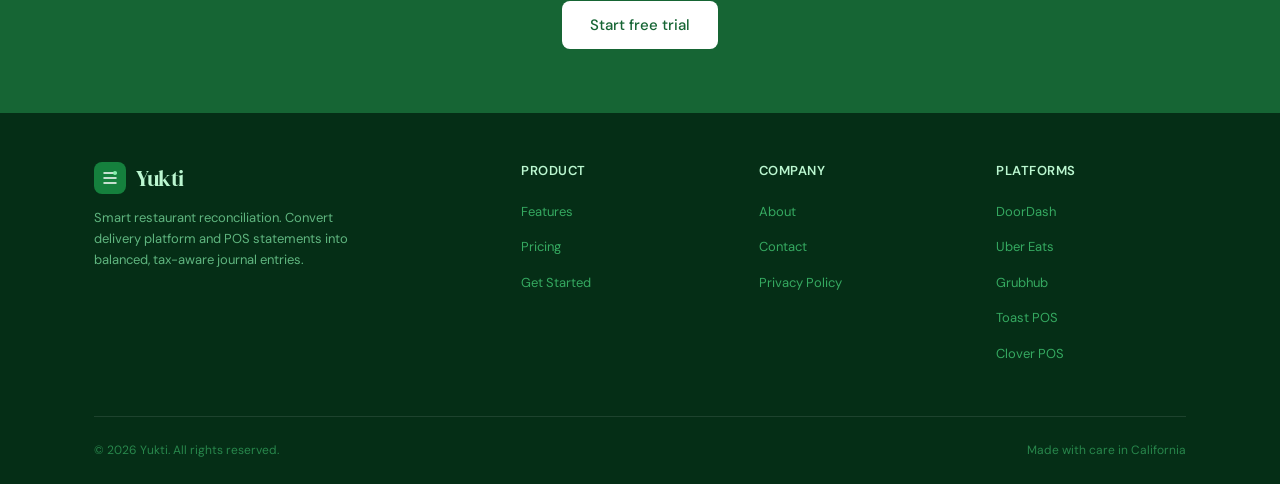
==== commit d06c191e: "Hero: pose the challenge as a question, headline answers it Badge line becomes the hook question ('D" ====
--- a/index.html
+++ b/index.html
@@ -113,7 +113,7 @@
   <!-- Hero -->
   <header class="hero">
     <div class="container">
-      <div class="hero-badge">AI-Powered Revenue Reconciliation</div>
+      <div class="hero-badge">Do your delivery platform payouts ever add up?</div>
       <h1>Every revenue source. Every platform. Reconciled to the penny.</h1>
       <p>Yukti converts statements from DoorDash, Uber Eats, Grubhub, Toast, and Clover into tax-aware journal entries — ready for QuickBooks, Xero, or any accounting system.</p>
       <div class="hero-buttons">
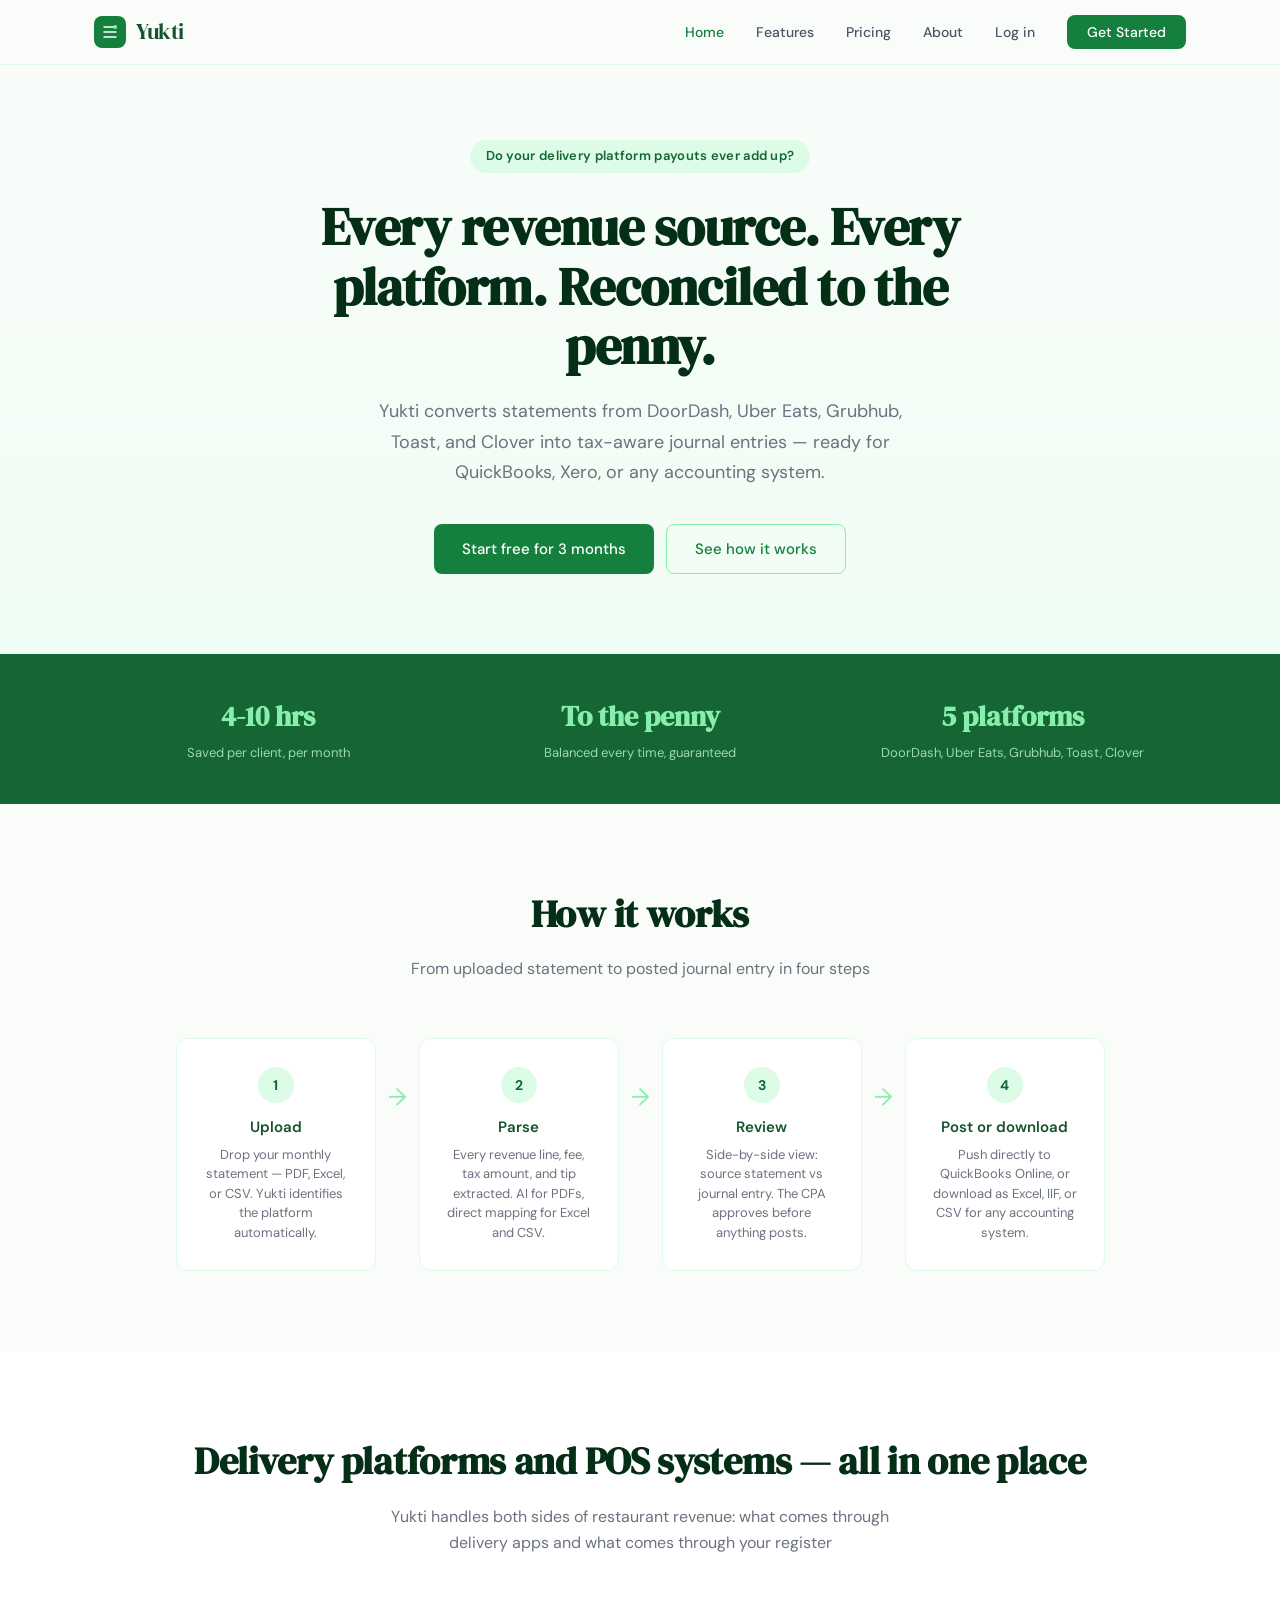
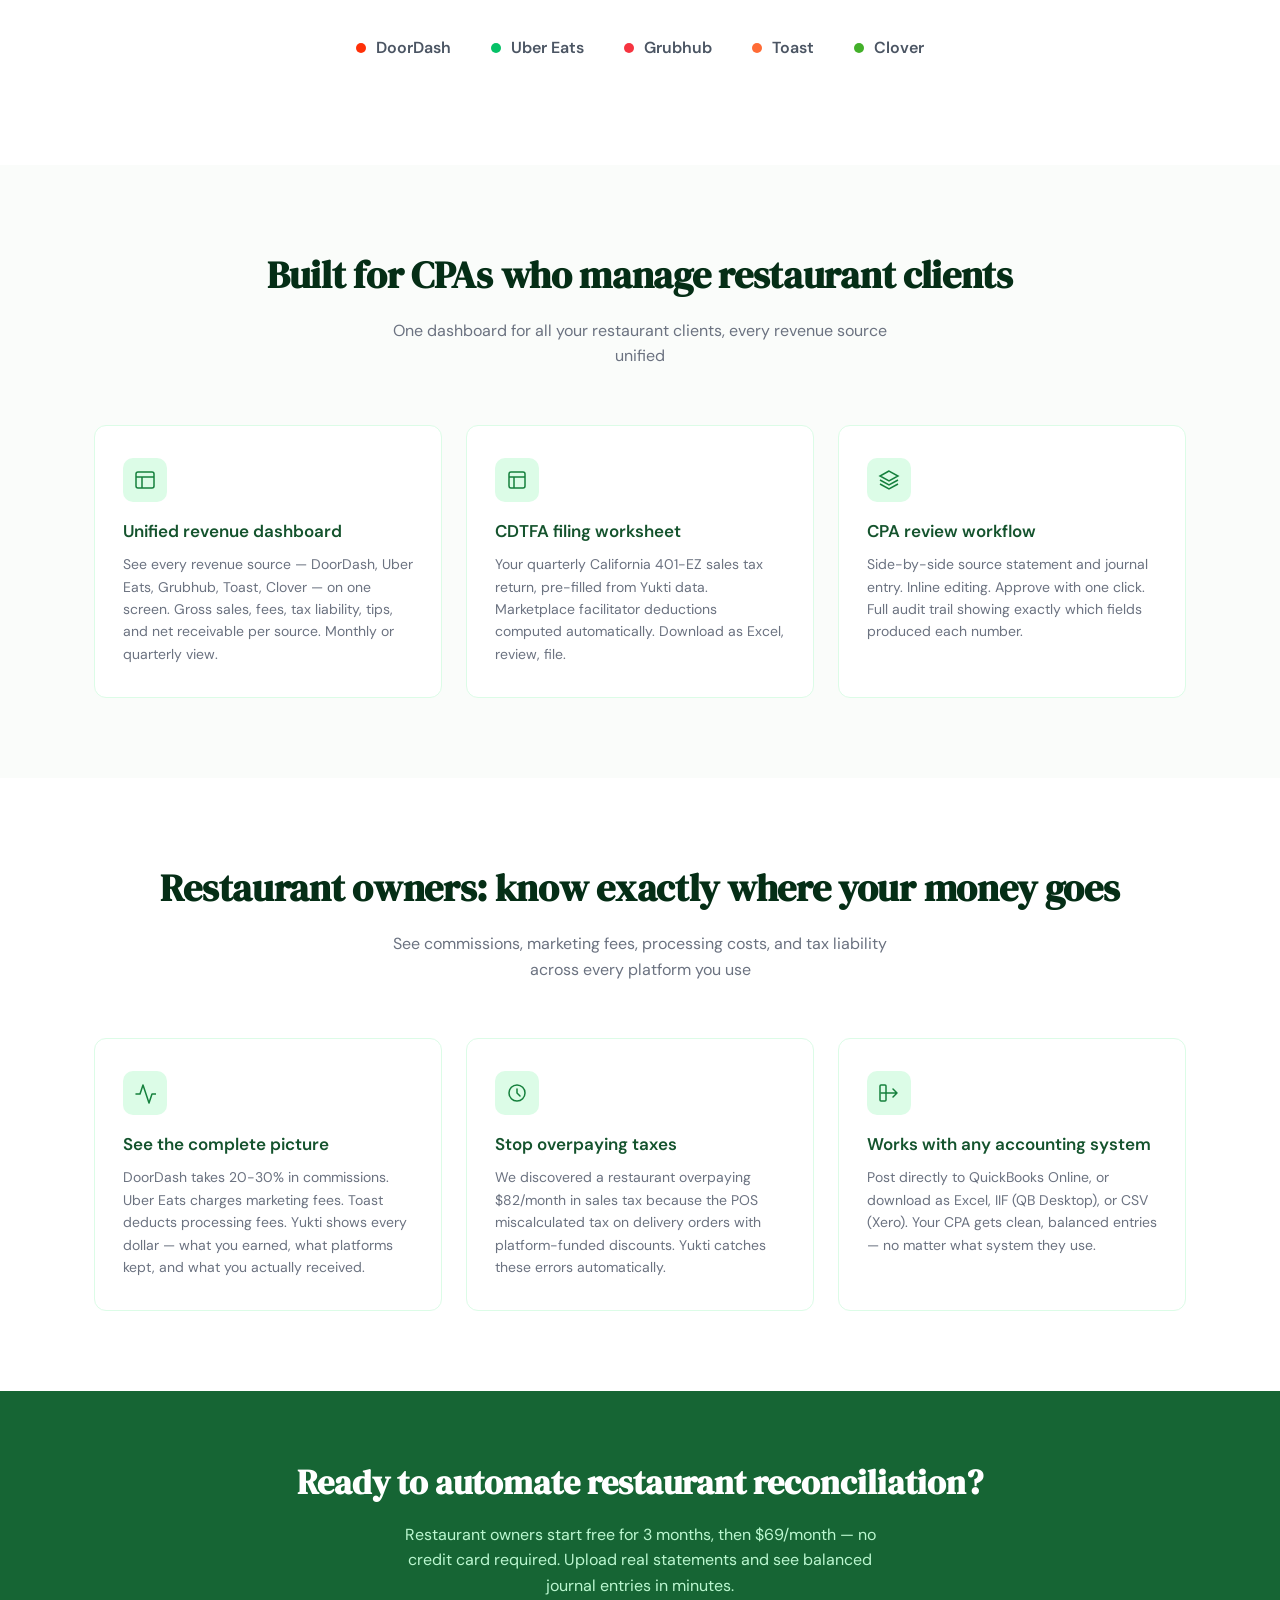
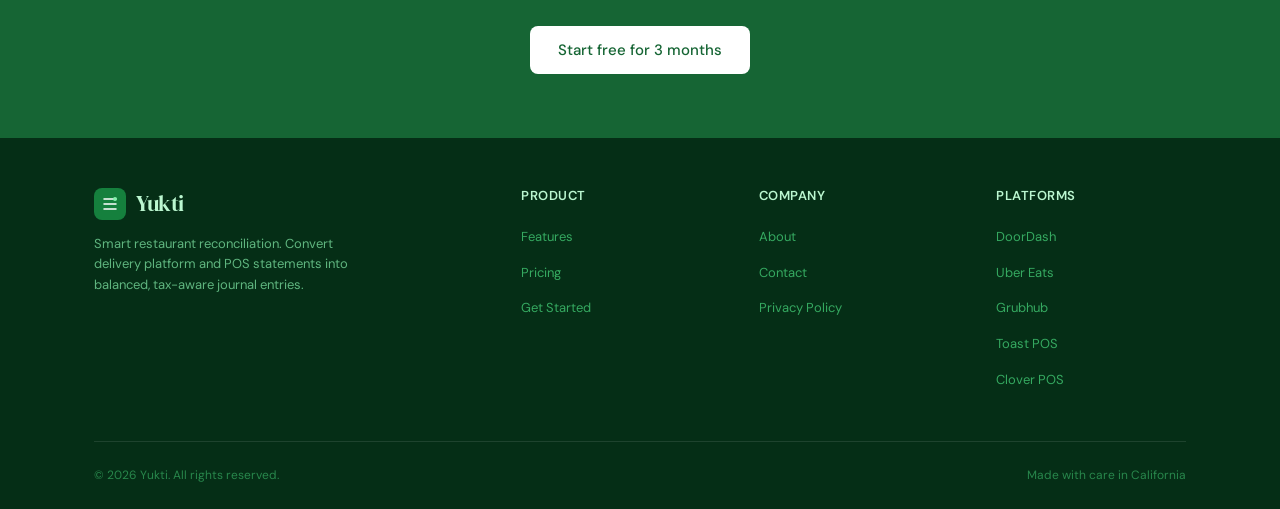
==== commit 374dd5ad: "Update restaurant owner pricing to 3 months free, then $69/month. Refresh the pricing card, FAQ copy" ====
--- a/index.html
+++ b/index.html
@@ -40,10 +40,10 @@
       {
         "@type": "Offer",
         "name": "Restaurant Owner Plan",
-        "price": "99.00",
+        "price": "69.00",
         "priceCurrency": "USD",
         "billingIncrement": "month",
-        "description": "Up to 10 statements per month per restaurant. All platforms supported."
+        "description": "Free for 3 months, then $69 per month per restaurant. All platforms supported. Up to 10 statements per month."
       },
       {
         "@type": "Offer",
@@ -117,7 +117,7 @@
       <h1>Every revenue source. Every platform. Reconciled to the penny.</h1>
       <p>Yukti converts statements from DoorDash, Uber Eats, Grubhub, Toast, and Clover into tax-aware journal entries — ready for QuickBooks, Xero, or any accounting system.</p>
       <div class="hero-buttons">
-        <a href="https://app.goyukti.com/register" class="btn-primary">Start free trial</a>
+        <a href="https://app.goyukti.com/register" class="btn-primary">Start free for 3 months</a>
         <a href="features.html" class="btn-secondary">See how it works</a>
       </div>
     </div>
@@ -280,8 +280,8 @@
   <section class="cta-banner">
     <div class="container">
       <h2>Ready to automate restaurant reconciliation?</h2>
-      <p>Start your free trial — no credit card required. Upload real statements and see balanced journal entries in minutes.</p>
-      <a href="https://app.goyukti.com/register" class="btn-primary">Start free trial</a>
+      <p>Restaurant owners start free for 3 months, then $69/month — no credit card required. Upload real statements and see balanced journal entries in minutes.</p>
+      <a href="https://app.goyukti.com/register" class="btn-primary">Start free for 3 months</a>
     </div>
   </section>
 
--- a/css/styles.css
+++ b/css/styles.css
@@ -510,6 +510,16 @@
   margin-bottom: 24px;
 }
 
+.pricing-card .price-then {
+  font-size: 15px;
+  color: var(--gray-600);
+}
+
+.pricing-card .price-then strong {
+  color: var(--green-950);
+  font-weight: 600;
+}
+
 .pricing-features {
   list-style: none;
   margin: 24px 0;
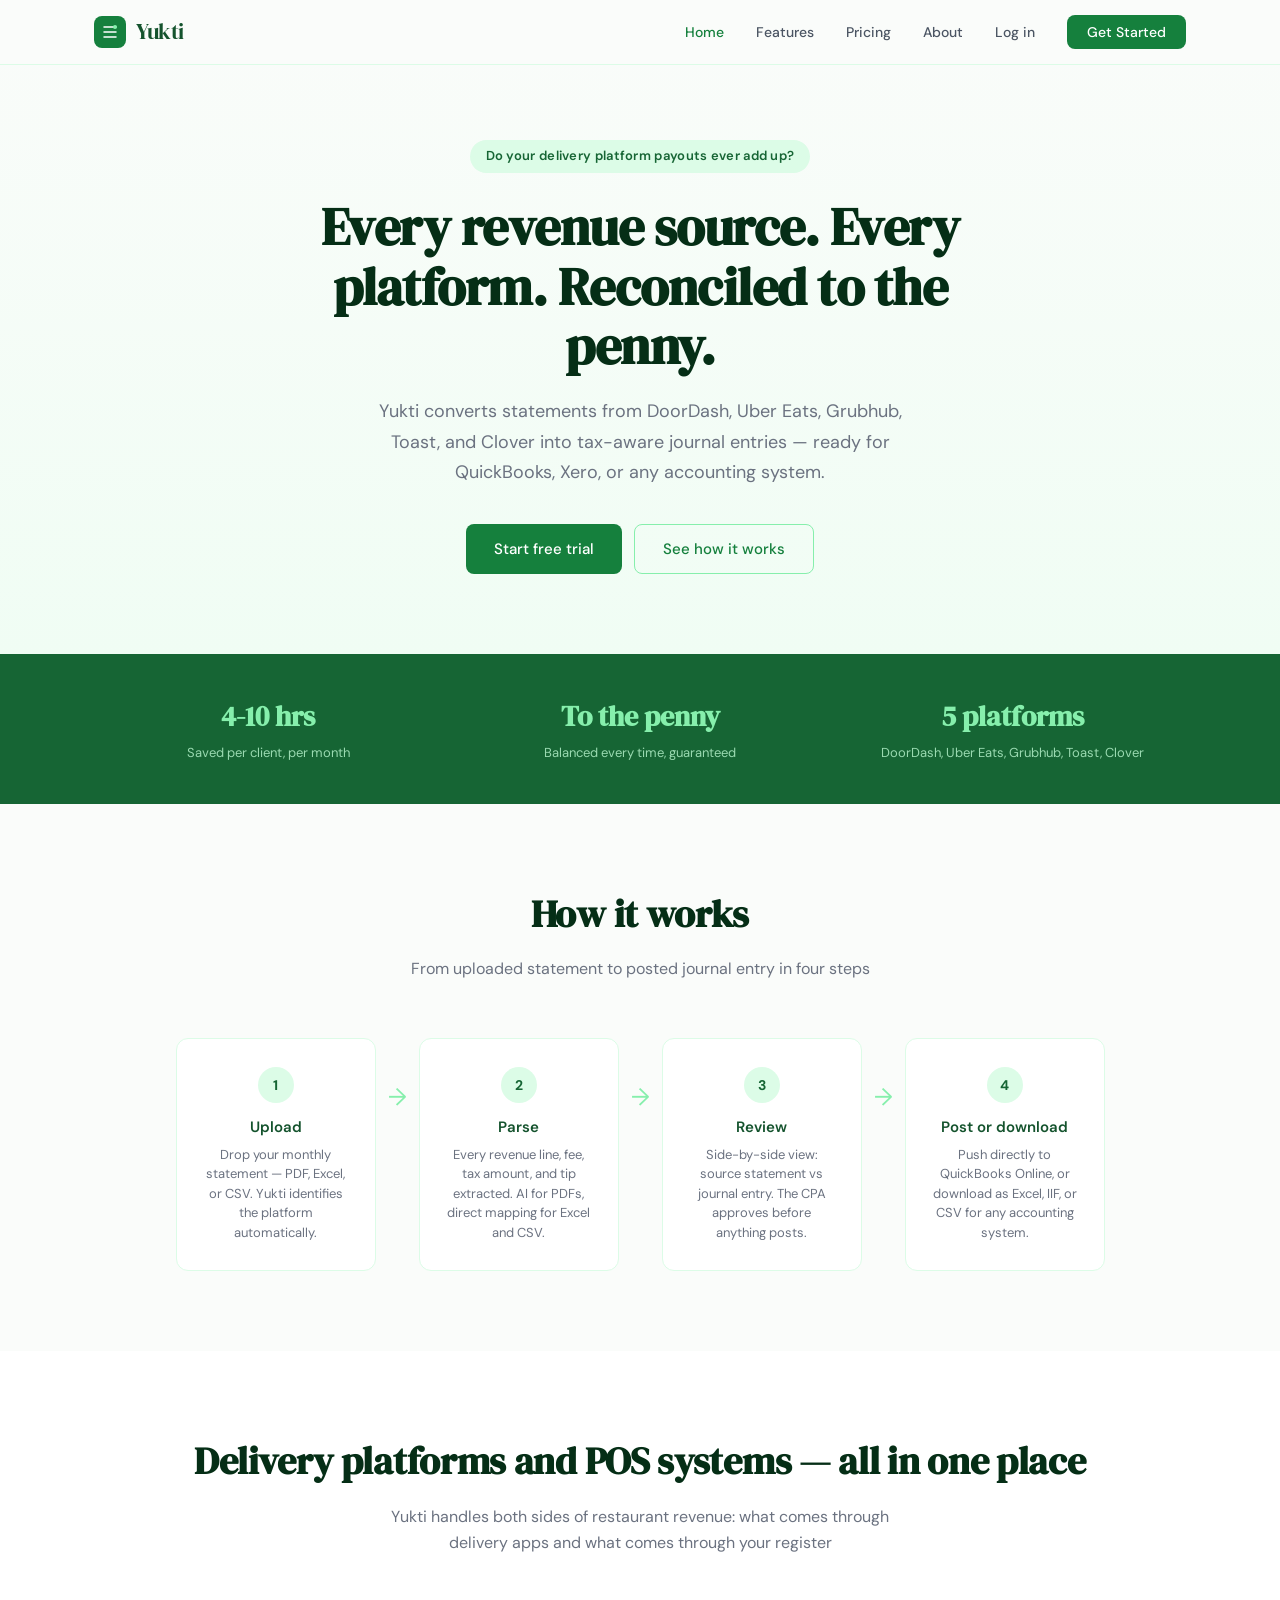
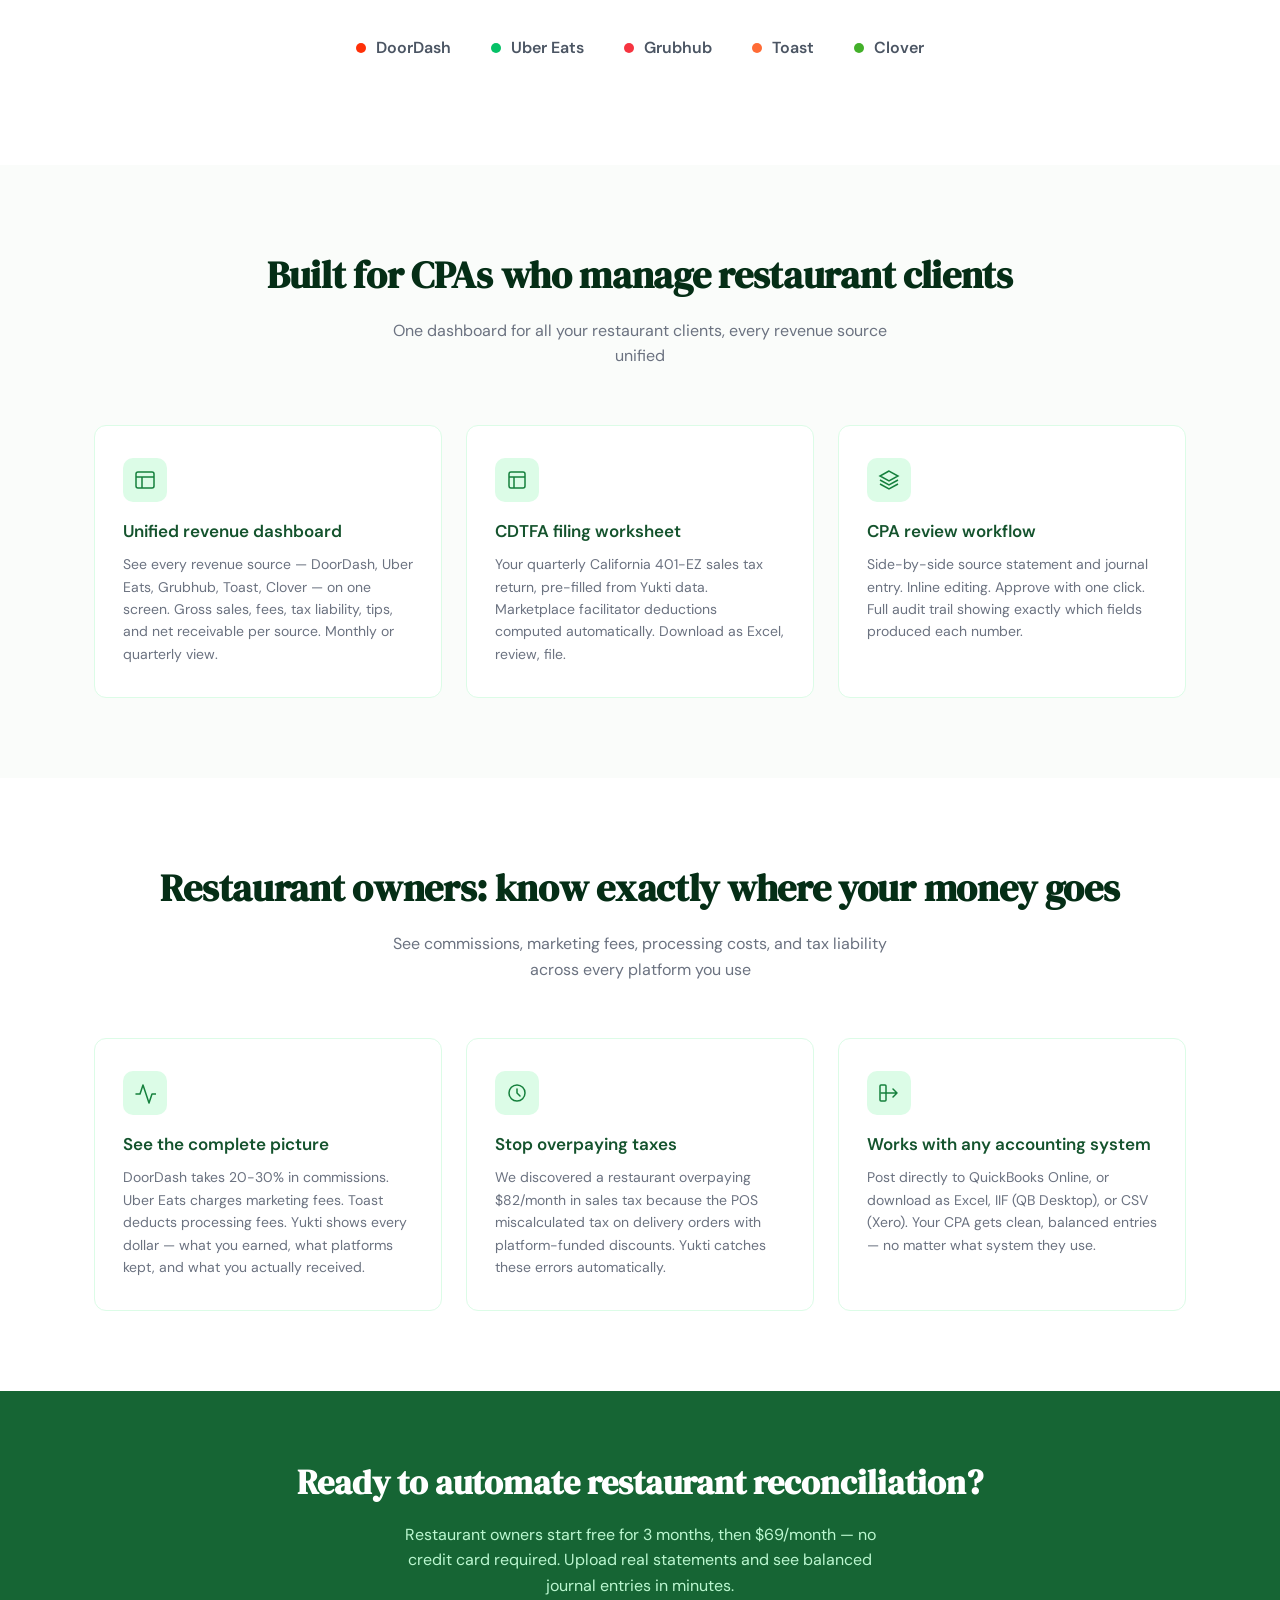
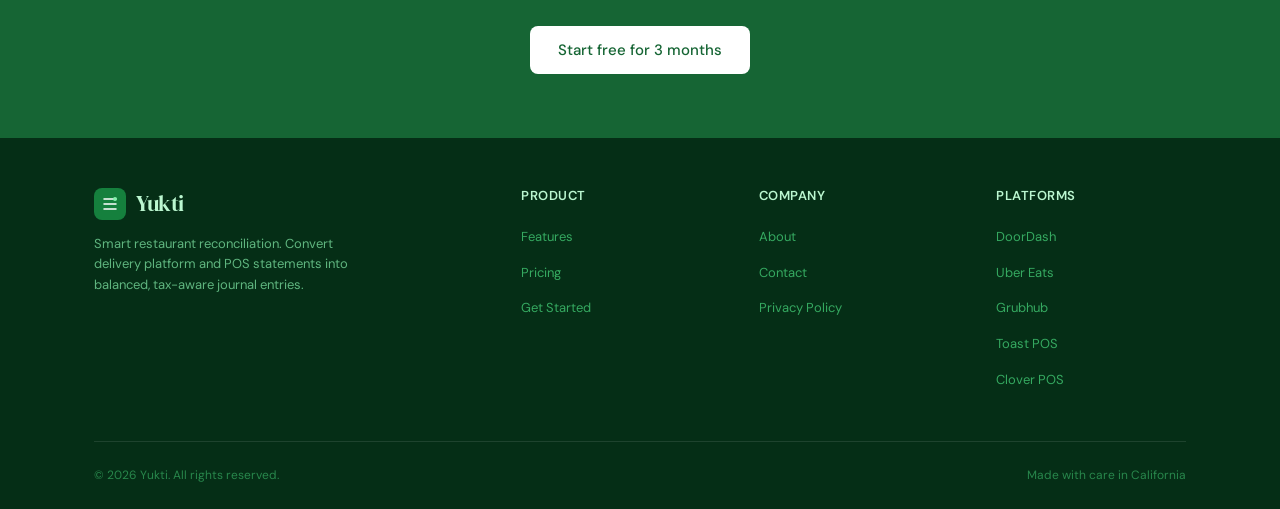
==== commit 06b593c5: "Keep the homepage hero CTA as a general free trial. The owner-specific 3-month offer stays on the pr" ====
--- a/index.html
+++ b/index.html
@@ -117,7 +117,7 @@
       <h1>Every revenue source. Every platform. Reconciled to the penny.</h1>
       <p>Yukti converts statements from DoorDash, Uber Eats, Grubhub, Toast, and Clover into tax-aware journal entries — ready for QuickBooks, Xero, or any accounting system.</p>
       <div class="hero-buttons">
-        <a href="https://app.goyukti.com/register" class="btn-primary">Start free for 3 months</a>
+        <a href="https://app.goyukti.com/register" class="btn-primary">Start free trial</a>
         <a href="features.html" class="btn-secondary">See how it works</a>
       </div>
     </div>
